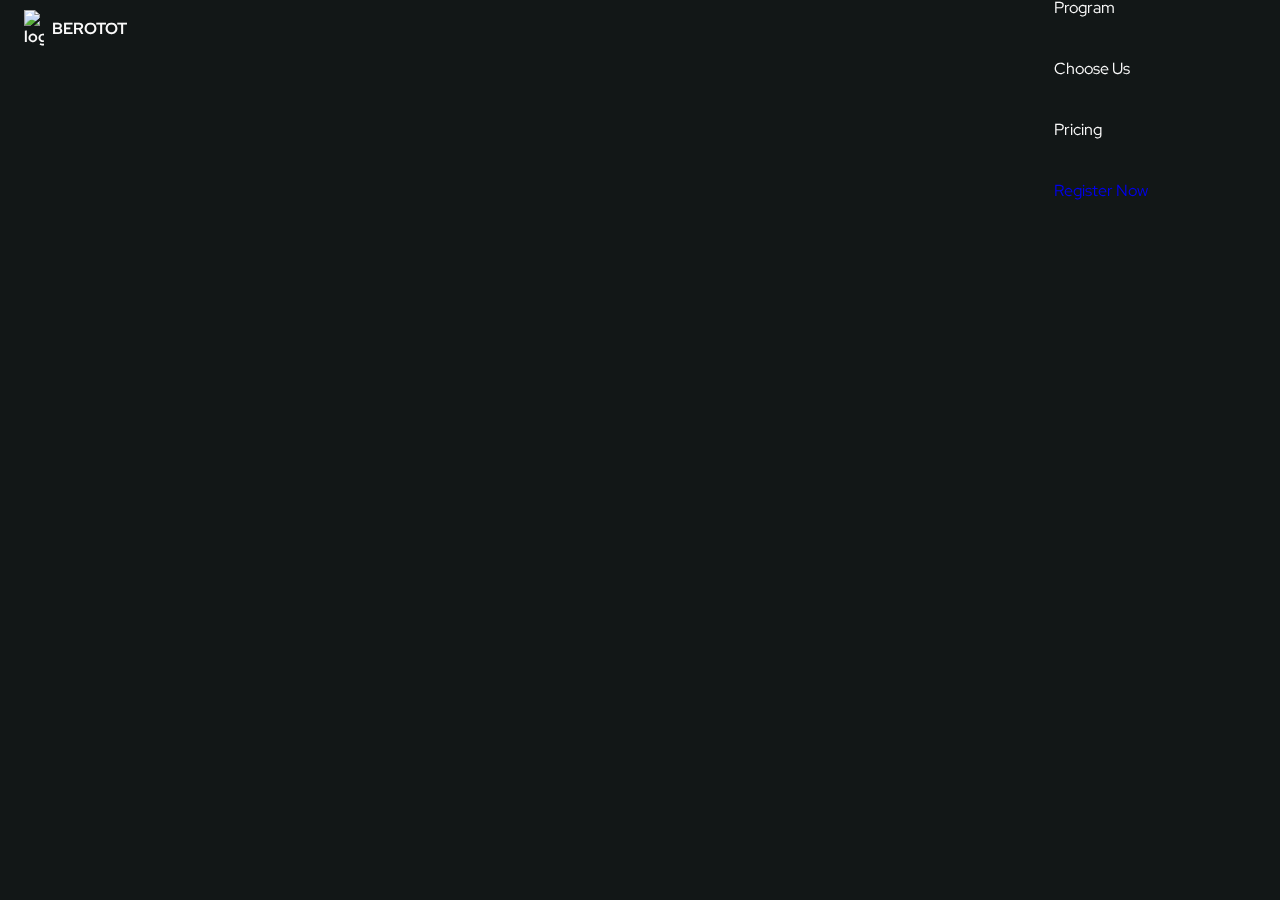
==== index.html @ b9c0f2af "HTML,CSS, JS Update 1" ====
<!DOCTYPE html>
<html lang="en">
  <head>
    <meta charset="UTF-8" />
    <meta name="viewport" content="width=device-width, initial-scale=1.0" />

    <!--=============== FAVICON ===============-->
    <link
      rel="shortcut icon"
      href="assets/img/favicon.png"
      type="image/x-icon"
    />

    <!--=============== REMIXICON ===============-->
    <link
      href="https://cdn.jsdelivr.net/npm/remixicon@2.5.0/fonts/remixicon.css"
      rel="stylesheet"
    />

    <!--=============== CSS ===============-->
    <link rel="stylesheet" href="assets/css/styles.css" />

    <title>Responsive gym website - Bedimcode</title>
  </head>
  <body>
    <!--==================== HEADER ====================-->
    <header class="header" id="header">
      <nav class="nav container">
        <a href="#" class="nav__logo">
          <img src="/assets/img/logo-nav.png" alt="logo" />BEROTOT
        </a>
        <div class="nav__menu" id="nav-menu">
          <ul class="nav__list">
            <li class="nav__item">
              <a href="#home" class="nav__link">Home</a>
            </li>
            <li class="nav__item">
              <a href="#program" class="nav__link">Program</a>
            </li>
            <li class="nav__item">
              <a href="#choose" class="nav__link">Choose Us</a>
            </li>
            <li class="nav__item">
              <a href="#pricing" class="nav__link">Pricing</a>
            </li>
            <div class="nav__link">
              <a href="#footer" class="button nav__button">Register Now</a>
            </div>
          </ul>
          <div class="nav__close" id="nav-close">
            <i class="ri-close-line"></i>
            <!-- Toggle Button -->
            <div class="nav__toggle" id="nav-toggle">
              <i class="ri-menu-line"></i>
            </div>
          </div>
        </div>
      </nav>
    </header>

    <!--==================== MAIN ====================-->
    <main class="main">
      <!--==================== HOME ====================-->
      <section class="home section" id="home"></section>

      <!--==================== LOGOS ====================-->
      <section class="logos section"></section>

      <!--==================== PROGRAM ====================-->
      <section class="program section" id="program"></section>

      <!--==================== CHOOSE US ====================-->
      <section class="choose section" id="choose"></section>

      <!--==================== PRICING ====================-->
      <section class="pricing section" id="pricing"></section>

      <!--==================== CALCULATE ====================-->
      <section class="calculate section"></section>
    </main>

    <!--==================== FOOTER ====================-->
    <footer class="footer section" id="footer"></footer>

    <!--========== SCROLL UP ==========-->

    <!--=============== SCROLLREVEAL ===============-->
    <script src=""></script>

    <!--=============== EMAIL JS ===============-->

    <!--=============== MAIN JS ===============-->
    <script src="/assets/js/main.js"></script>
  </body>
</html>
---- assets/css/styles.css ----
/*=============== GOOGLE FONTS ===============*/
@import url("https://fonts.googleapis.com/css2?family=Kaushan+Script&family=Red+Hat+Display:wght@400;700;900&display=swap");

/*=============== VARIABLES CSS ===============*/
:root {
  --header-height: 3.5rem;

  /*========== Colors ==========*/
  /*Color mode HSL(hue, saturation, lightness)*/
  --first-color: hsl(79, 72%, 55%);
  --first-color-light: hsl(79, 97%, 77%);
  --first-color-alt: hsl(79, 67%, 52%);
  --first-color-dark: hsl(79, 63%, 50%);
  --first-color-gray: hsl(79, 6%, 64%);
  --title-color: hsl(180, 4%, 98%);
  --title-color-black: hsl(180, 4%, 12%);
  --text-color: hsl(180, 4%, 72%);
  --text-color-light: hsl(180, 4%, 65%);
  --body-color: hsl(180, 12%, 8%);

  /*========== Font and typography ==========*/
  /*.5rem = 8px | 1rem = 16px ...*/
  --body-font: "Red Hat Display", sans-serif;
  --second-font: "Kaushan Script", cursive;
  --biggest-font-size: 2rem;
  --bigger-font-size: 1.5rem;
  --big-font-size: 1.25rem;
  --h1-font-size: 1.5rem;
  --h2-font-size: 1.25rem;
  --h3-font-size: 1rem;
  --normal-font-size: 0.938rem;
  --small-font-size: 0.813rem;
  --smaller-font-size: 0.75rem;

  /*========== Font weight ==========*/
  --font-bold: 700;
  --font-black: 900;

  /*========== z index ==========*/
  --z-tooltip: 10;
  --z-fixed: 100;
}

/* Responsive typography */
@media screen and (min-width: 1024px) {
  :root {
    --biggest-font-size: 6rem;
    --bigger-font-size: 3.5rem;
    --big-font-size: 2.75rem;
    --h1-font-size: 2.25rem;
    --h2-font-size: 1.5rem;
    --h3-font-size: 1.25rem;
    --normal-font-size: 1rem;
    --small-font-size: 0.875rem;
    --smaller-font-size: 0.813rem;
  }
}

/*=============== BASE ===============*/
* {
  box-sizing: border-box;
  padding: 0;
  margin: 0;
}

html {
  scroll-behavior: smooth;
}

body,
button,
input {
  font-family: var(--body-font);
  font-size: var(--normal-font-size);
}

body {
  background-color: var(--body-color);
  color: var(--text-color);
}

h1,
h2,
h3 {
  color: var(--title-color);
  font-weight: var(--font-bold);
}

ul {
  list-style: none;
}

a {
  text-decoration: none;
}

img {
  max-width: 100%;
  height: auto;
}

/*=============== REUSABLE CSS CLASSES ===============*/
.container {
  max-width: 1124px;
  margin-right: 1.5rem;
  margin-left: 1.5rem;
}

.section {
  padding: 4.5rem 0 2rem;
}

.section__data {
  display: flex;
  flex-direction: column;
  row-gap: 0.75rem;
  text-align: center;
  margin-bottom: 3rem;
}

.section__title,
.section__title-border {
  font-size: var(--big-font-size);
  letter-spacing: 1.5px;
}

.section__subtitle {
  font-size: var(--h2-font-size);
  font-family: var(--second-font);
  font-weight: 400;
  letter-spacing: 1.5px;
  color: var(--first-color);
  transform: rotate(-2deg);
}

.section__titles {
  display: flex;
  column-gap: 0.75rem;
  justify-content: center;
}

.section__title-border {
  -webkit-text-stroke: 1px var(--text-color);
  color: transparent;
}

.grid {
  display: grid;
  gap: 1.5rem;
}

.main {
  overflow: hidden; /* For animation ScrollReveal */
}

.color-red {
  color: hsl(0, 80%, 64%);
}

.color-green {
  color: var(--first-color);
}

/*=============== HEADER & NAV ===============*/
.header {
  width: 100%;
  background-color: transparent;
  position: fixed;
  top: 0;
  left: 0;
  z-index: var(--z-fixed);
  transition: background-color 0.3s;
}

.nav {
  height: var(--header-height);
  display: flex;
  justify-content: space-between;
  align-items: center;
}

.nav__logo,
.nav__toggle {
  color: var(--title-color);
  display: flex;
}

.nav__logo {
  align-items: center;
  column-gap: 0.5rem;
  font-weight: var(--font-bold);
}

.nav__logo img {
  width: 1.25rem;
}

.nav__toggle {
  font-size: 1.25rem;
  cursor: pointer;
}

@media screen and (max-width: 1023px) {
  .nav__menu {
    position: fixed;
    background-color: hsla(180, 12%, 8%, 0.8);
    backdrop-filter: blur(32px);
    -webkit-backdrop-filter: blur(32px);
    top: 0;
    right: -100%;
    width: 80%;
    height: 100%;
    border-left: 2px solid var(--first-color-gray);
    transition: right 0.3s;
  }
}

.nav__list {
  padding: 5rem 0 0 3rem;
  display: flex;
  flex-direction: column;
  row-gap: 2.5rem;
}

.nav__link {
  color: var(--title-color);
  transition: color 0.3s;
}

.nav__link:hover {
  color: var(--first-color);
}

.nav__close {
  position: absolute;
  top: 1rem;
  right: 1.5rem;
  font-size: 1.5rem;
  color: var(--title-color);
  cursor: pointer;
}
/* Show menu */

.show-menu {
  right: 0%;
}
/* Change background header */

/* Active link */

/*=============== HOME ===============*/

/*=============== BUTTON ===============*/

/*=============== LOGOS ===============*/

/*=============== PROGRAM ===============*/

/*=============== CHOOSE ===============*/

/*=============== PRICING ===============*/

/*=============== CALCULATE ===============*/

/*=============== FOOTER ===============*/

/*=============== SCROLL BAR ===============*/

/*=============== SCROLL UP ===============*/

/* Show Scroll Up*/

/*=============== BREAKPOINTS ===============*/
/* For small devices */

/* For medium devices */

/* For large devices */
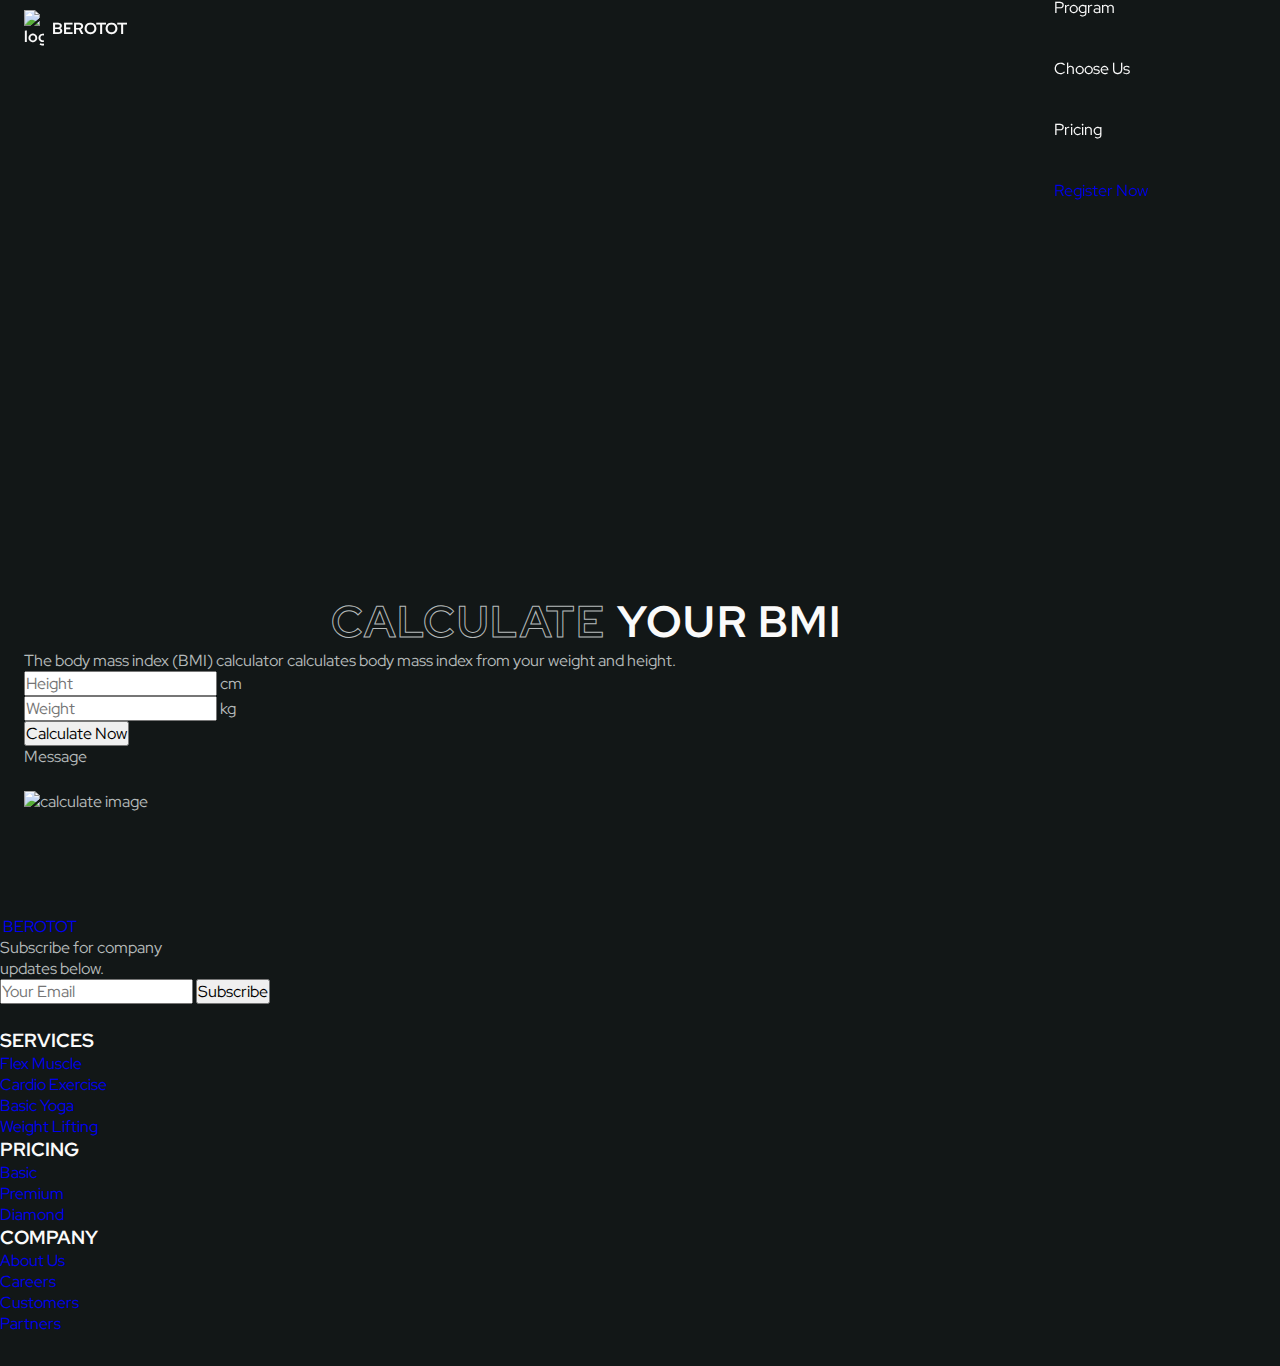
==== commit 4357750c: "Merge branch 'main' of https://github.com/Robynzy/webtemp-tie" ====
--- a/index.html
+++ b/index.html
@@ -76,11 +76,128 @@
       <section class="pricing section" id="pricing"></section>
 
       <!--==================== CALCULATE ====================-->
-      <section class="calculate section"></section>
+      <section class="calculate section">
+        <div class="calculate__container container grid">
+          <div class="calculate__content">
+            <div class="section__titles">
+              <h1 class="section__title-border">CALCULATE</h1>
+              <h1 class="section__title">YOUR BMI</h1>
+            </div>
+            <p class="calculate__description">
+              The body mass index (BMI) calculator calculates body mass index
+              from your weight and height.
+            </p>
+            <form action="" class="calculate__form" id="calculate-form">
+              <div class="calculate__box">
+                <input
+                  type="number"
+                  placeholder="Height"
+                  class="calculate__input"
+                  id="calculate-cm"
+                />
+                <label for="" class="calculate_label">cm</label>
+              </div>
+              <div class="calculate__box">
+                <input
+                  type="number"
+                  placeholder="Weight"
+                  class="calculate__input"
+                  id="calculate-kg"
+                />
+                <label for="" class="calculate_label">kg</label>
+              </div>
+              <button type="submit" class="button button__flex">
+                Calculate Now <i class="ri-arrow-right-line"></i>
+              </button>
+            </form>
+            <p class="calculate_message" id="calculate-message">Message</p>
+          </div>
+          <img
+            src="assets/img/calculate-img.png"
+            alt="calculate image"
+            class="calculate__img"
+          />
+        </div>
+      </section>
     </main>
 
     <!--==================== FOOTER ====================-->
-    <footer class="footer section" id="footer"></footer>
+    <footer class="footer section" id="footer">
+      <div class="footer__container conatainer grid">
+        <div>
+          <a href="#" class="footer__logo">
+            <img src="assets/img/logo-nav.png" alt="" /> BEROTOT
+          </a>
+          <p class="footer__description">
+            Subscribe for company <br />
+            updates below.
+          </p>
+
+          <form action="" class="footer__form" id="contact-form">
+            <input
+              type="email"
+              name="user_email"
+              placeholder="Your Email"
+              class="footer__input"
+              id="contact-user"
+            />
+            <button type="submit" class="button">Subscribe</button>
+          </form>
+
+          <p class="footer__message" id="contact-message"></p>
+        </div>
+        <div class="footer__content">
+          <div>
+            <h3 class="footer__title">SERVICES</h3>
+            <ul class="footer__links">
+              <li>
+                <a href="#" class="footer__links">Flex Muscle</a>
+              </li>
+              <li>
+                <a href="#" class="footer__links">Cardio Exercise</a>
+              </li>
+              <li>
+                <a href="#" class="footer__links">Basic Yoga</a>
+              </li>
+              <li>
+                <a href="#" class="footer__links">Weight Lifting</a>
+              </li>
+            </ul>
+          </div>
+          <div>
+            <h3 class="footer__title">PRICING</h3>
+            <ul class="footer__links">
+              <li>
+                <a href="#" class="footer__links">Basic</a>
+              </li>
+              <li>
+                <a href="#" class="footer__links">Premium</a>
+              </li>
+              <li>
+                <a href="#" class="footer__links">Diamond</a>
+              </li>
+            </ul>
+          </div>
+          <div>
+            <h3 class="footer__title">COMPANY</h3>
+            <ul class="footer__links">
+              <li>
+                <a href="#" class="footer__links">About Us</a>
+              </li>
+              <li>
+                <a href="#" class="footer__links">Careers</a>
+              </li>
+              <li>
+                <a href="#" class="footer__links">Customers</a>
+              </li>
+              <li>
+                <a href="#" class="footer__links">Partners</a>
+              </li>
+            </ul>
+          </div>
+        </div>
+      </div>
+    </footer>
 
     <!--========== SCROLL UP ==========-->
 
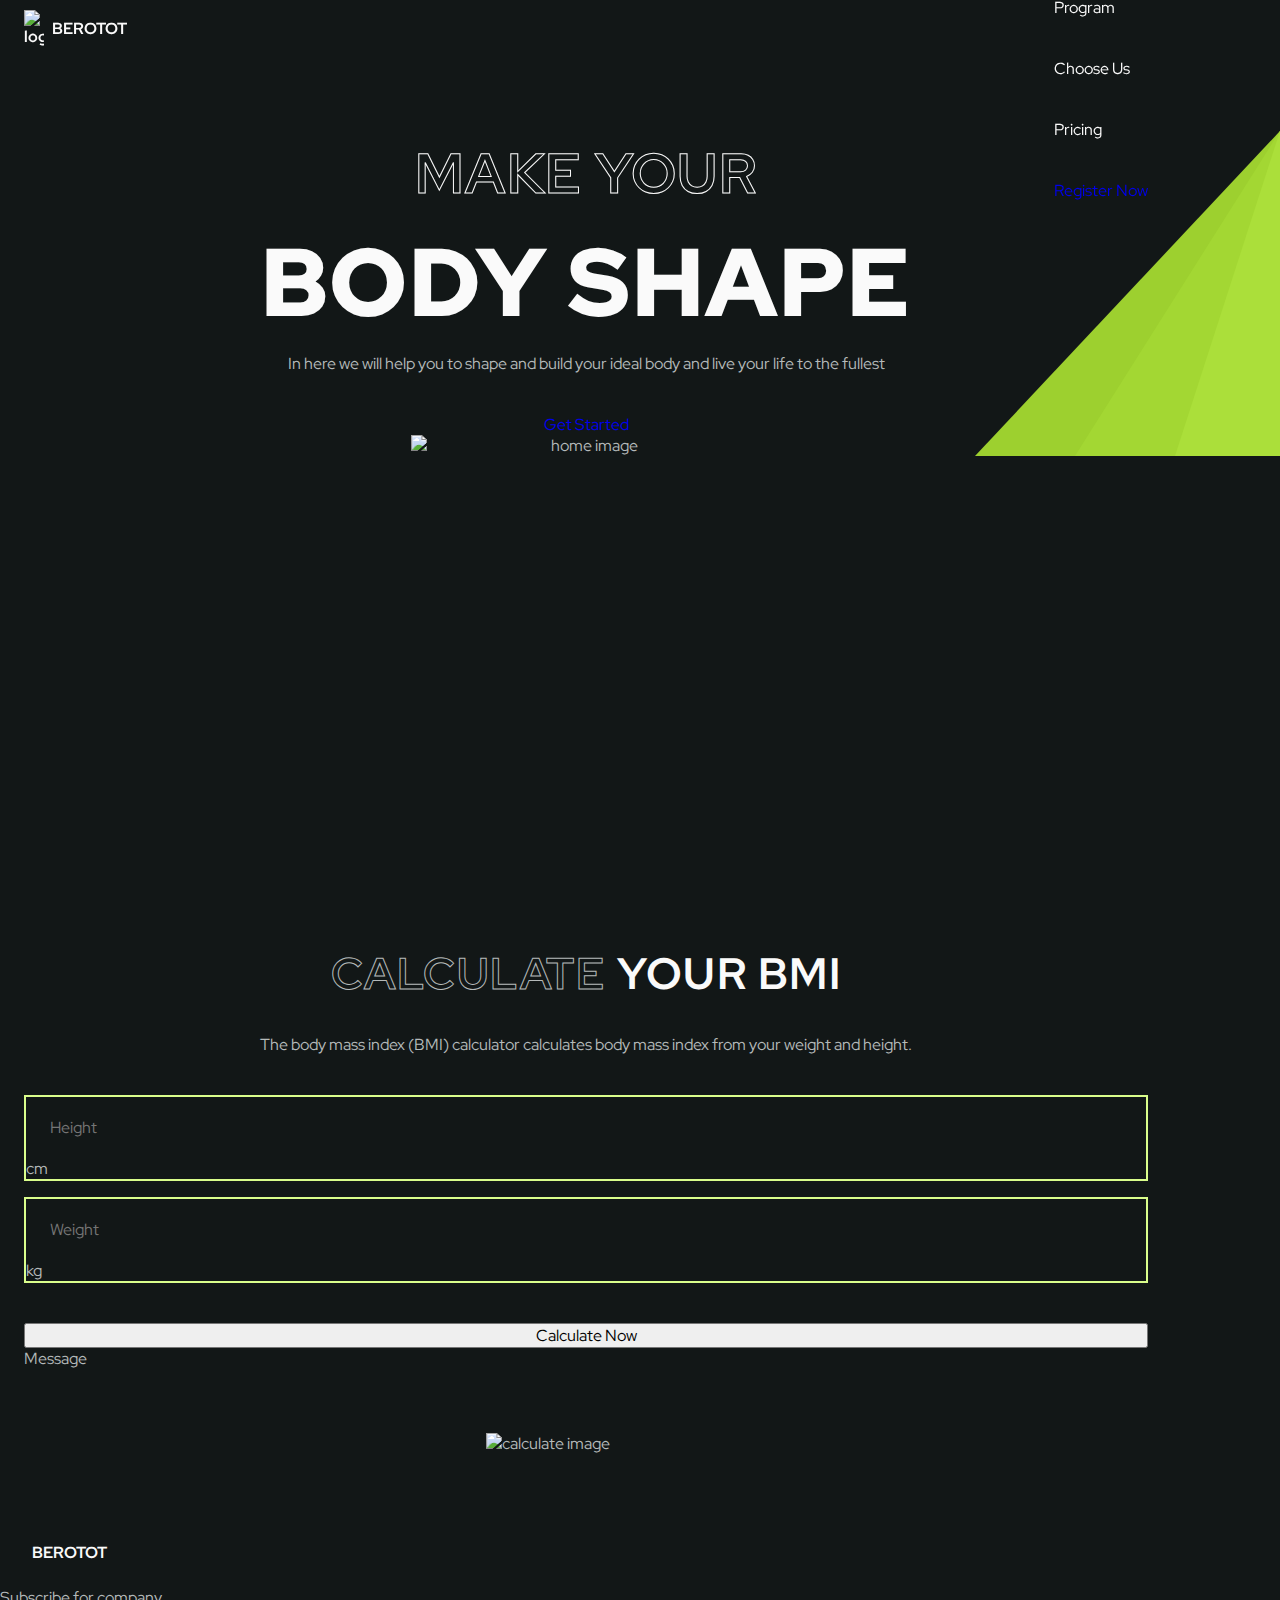
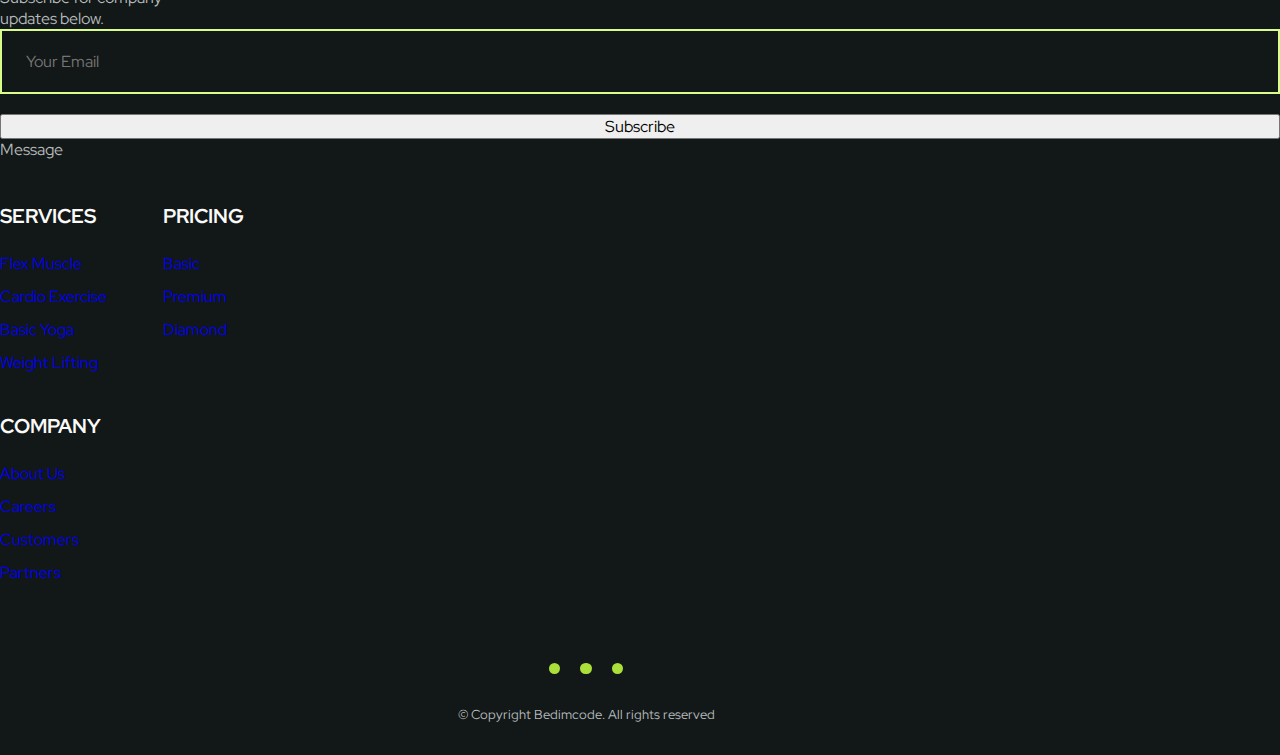
==== commit fdb40090: "Home - Updated (24/09/22)" ====
--- a/index.html
+++ b/index.html
@@ -61,7 +61,29 @@
     <!--==================== MAIN ====================-->
     <main class="main">
       <!--==================== HOME ====================-->
-      <section class="home section" id="home"></section>
+      <section class="home section" id="home">
+        <div class="home__container container grid">
+          <div class="home__data">
+            <h2 class="home__subtitle">
+              MAKE YOUR
+            </h2>
+            <h1 class="home__title">BODY SHAPE</h1>
+            <p class="home__description">
+            In here we will help you to shape and build your ideal body and live your life to the fullest
+          </p>
+          <a href="#" class="button button__flex">
+            Get Started <i class="ri-arrow-right-line"></i>
+          </a>
+
+          <div class="home__images">
+            <img src="/assets/img/home-img.png" alt="home image" class="home__img">
+            <div class="home__triangle home__triangle-3"></div>
+            <div class="home__triangle home__triangle-2"></div>
+            <div class="home__triangle home__triangle-1"></div>
+          </div>
+          </div>
+        </div>
+      </section>
 
       <!--==================== LOGOS ====================-->
       <section class="logos section"></section>
@@ -129,7 +151,7 @@
             <img src="assets/img/logo-nav.png" alt="" /> BEROTOT
           </a>
           <p class="footer__description">
-            Subscribe for company <br />
+            Subscribe for company</br>
             updates below.
           </p>
 
@@ -144,7 +166,7 @@
             <button type="submit" class="button">Subscribe</button>
           </form>
 
-          <p class="footer__message" id="contact-message"></p>
+          <p class="footer__message" id="contact-message">Message</p>
         </div>
         <div class="footer__content">
           <div>
@@ -197,6 +219,29 @@
           </div>
         </div>
       </div>
+
+      <div class="container">
+          <div class="footer__group">
+            <ul class="footer__social">
+              
+              <a href="https://www.facebook.com/" target="_blank" class="footer__social-link">
+                <i class="ri-facebook-circle-fill"></i>
+              </a>
+              <a href="https://twitter.com/" target="_blank" class="footer__social-link">
+                <i class="ri-twitter-fill"></i>
+              </a>
+              <a href="https://www.instagram.com/" target="_blank" class="footer__social-link">
+                <i class="ri-instagram-line"></i>
+              </a>
+            </ul>
+
+             <span class="footer__copy">
+
+              &#169; Copyright Bedimcode. All rights reserved
+             </span>
+          </div>
+
+      </div>
     </footer>
 
     <!--========== SCROLL UP ==========-->
@@ -205,6 +250,8 @@
     <script src=""></script>
 
     <!--=============== EMAIL JS ===============-->
+    <script type="text/javascript" src="https://cdn.jsdelivr.net/npm/@emailjs/browser@3/dist/email.min.js"></script>
+   
 
     <!--=============== MAIN JS ===============-->
     <script src="/assets/js/main.js"></script>
--- a/assets/css/styles.css
+++ b/assets/css/styles.css
@@ -245,11 +245,75 @@
   right: 0%;
 }
 /* Change background header */
-
+.bg-header {
+  background-color: var(--body-color);
+  box-shadow: 0 4px 8px hsla(180, 12%, 4%, 0.3);
+}
 /* Active link */
 
 /*=============== HOME ===============*/
-
+.home {
+  position: relative;
+  padding-bottom: 0;
+}
+.home__container {
+  padding-top: 4rem;
+  row-gap: 3rem;
+}
+
+.home__data {
+  text-align: center;
+}
+
+.home__subtitle {
+  font-size: var(--bigger-font-size);
+  -webkit-text-stroke: 1px var(--title-color);
+  color: transparent;
+}
+
+.home__title {
+  font-size: var(--biggest-font-size);
+  font-weight: var(--font-black);
+  margin: 0.5rem 0;
+}
+
+.home__subtitle,
+.home__title {
+  letter-spacing: 1.5px;
+}
+
+.home__description {
+  margin-bottom: 2.5rem;
+}
+
+.home__triangle {
+  height: 325px;
+  position: absolute;
+  right: 0;
+  bottom: 0;
+  clip-path: polygon(100% 0, 0 100%, 100% 100%);
+}
+
+.home__triangle-1 {
+  width: 105px;
+  background-color: var(--first-color);
+}
+.home__triangle-2 {
+  width: 205px;
+  background-color: var(--first-color-alt);
+}
+.home__triangle-3 {
+  width: 305px;
+  background-color: var(--first-color-dark);
+}
+
+.home__img {
+  display: block;
+  position: relative;
+  z-index: 1;
+  width: 350px;
+  margin: 0 auto;
+}
 /*=============== BUTTON ===============*/
 
 /*=============== LOGOS ===============*/
@@ -261,8 +325,180 @@
 /*=============== PRICING ===============*/
 
 /*=============== CALCULATE ===============*/
+.calculate {
+  padding-bottom: 0;
+}
+
+.calculate__container {
+  row-gap: 4rem;
+}
+
+.calculate__content .section__titles {
+  margin-bottom: 2rem;
+  text-align: center;
+}
+
+.calculate__description {
+  text-align: center;
+  margin-bottom: 2.5rem;
+}
+
+.calculate__form {
+  display: grid;
+  row-gap: 1rem;
+}
+
+.calculate__box {
+  position: relative;
+  border: 2px solid var(--first-color-light);
+}
+
+.calculate__input {
+  width: 100%;
+  background: transparent;
+  padding: 20px 56px 20px 24px;
+  outline: none;
+  border: none;
+  color: var(--text-color);
+}
+
+.calculate__input::-webkit-outer-spin-button,
+.calculate__input::-webkit-inner-spin-button {
+  -webkit-appearance: none;
+  margin: 0;
+}
+
+.calculate__input[type="number"] {
+  -moz-appearance: textfield;
+}
+
+.calculate__label {
+  position: absolute;
+  right: 1.5rem;
+  top: 1.25rem;
+  color: var(--title-color);
+}
+
+.calculate__form .button {
+  margin-top: 1.5rem;
+}
+
+.calculate__img {
+  width: 200px;
+  justify-self: center;
+}
+
+.calculate__message {
+  position: absolute;
+  transform: translateY(1rem);
+}
 
 /*=============== FOOTER ===============*/
+.footer__container {
+  row-gap: 4rem;
+  padding-top: 1rem;
+}
+
+.footer__logo,
+.footer_description {
+  color: var(--title-color);
+}
+
+.footer__logo,
+.footer__form,
+.footer__social {
+  display: flex;
+}
+
+.footer__logo {
+  align-items: center;
+  column-gap: 0.5rem;
+  font-weight: var(--font-bold);
+  margin-bottom: 1.5rem;
+}
+
+.footer__logo img {
+  width: 1.5rem;
+}
+
+.footer_description {
+  margin-bottom: 2rem;
+}
+
+.footer__form {
+  flex-direction: column;
+  gap: 1.25rem;
+}
+
+.footer__input {
+  padding: 20px 56px 20px 24px;
+  border: 2px solid var(--first-color-light);
+  background: transparent;
+  color: var(--text-color);
+  outline: none;
+}
+
+.footer__content,
+.footer__links,
+.footer__group {
+  display: grid;
+}
+
+.footer__content {
+  grid-template-columns: repeat(2, max-content);
+  gap: 2.5rem 3.5rem;
+}
+
+.footer__title {
+  font-size: var(--h3-font-size);
+  margin-bottom: 1.5rem;
+}
+
+.footer__links {
+  row-gap: 0.75rem;
+}
+
+.footer__link {
+  color: var(--text-color);
+  transition: color 0.3s;
+}
+
+.footer__link:hover {
+  background-color: darkorange;
+}
+
+.footer__group {
+  margin-top: 5rem;
+  justify-items: center;
+  row-gap: 2rem;
+}
+
+.footer__social {
+  column-gap: 1.25rem;
+}
+
+.footer__social-link {
+  display: inline-flex;
+  padding: 0.35rem;
+  background-color: var(--first-color);
+  border-radius: 50%;
+  font-size: 1.25rem;
+  color: var(--title-color-black);
+  transition: background 0.4s;
+}
+
+.footer__social-link:hover {
+  background-color: brown;
+}
+.footer__copy {
+  font-size: var(--smaller-font-size);
+  color: var(text-color-light);
+}
+
+.footer__message {
+  position: absolute;
+  transition: translateY(1rem);
+}
 
 /*=============== SCROLL BAR ===============*/
 
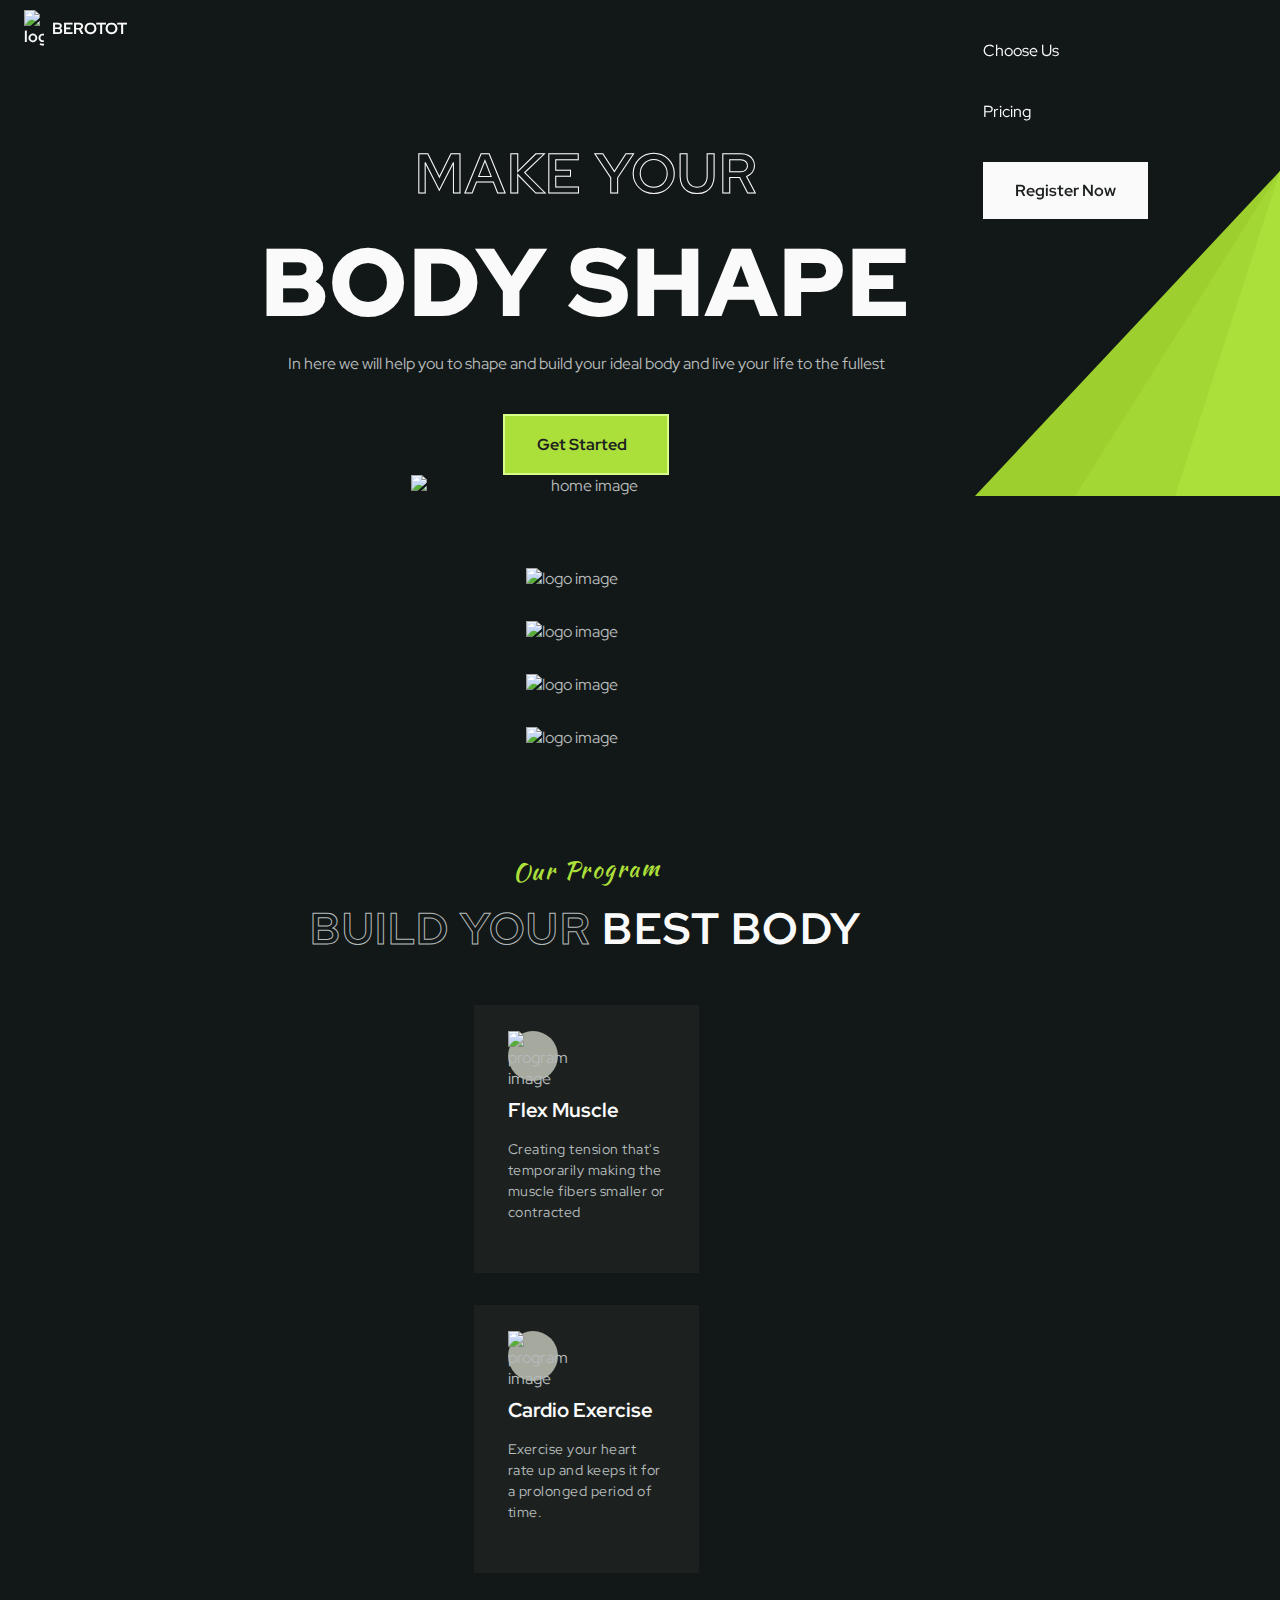
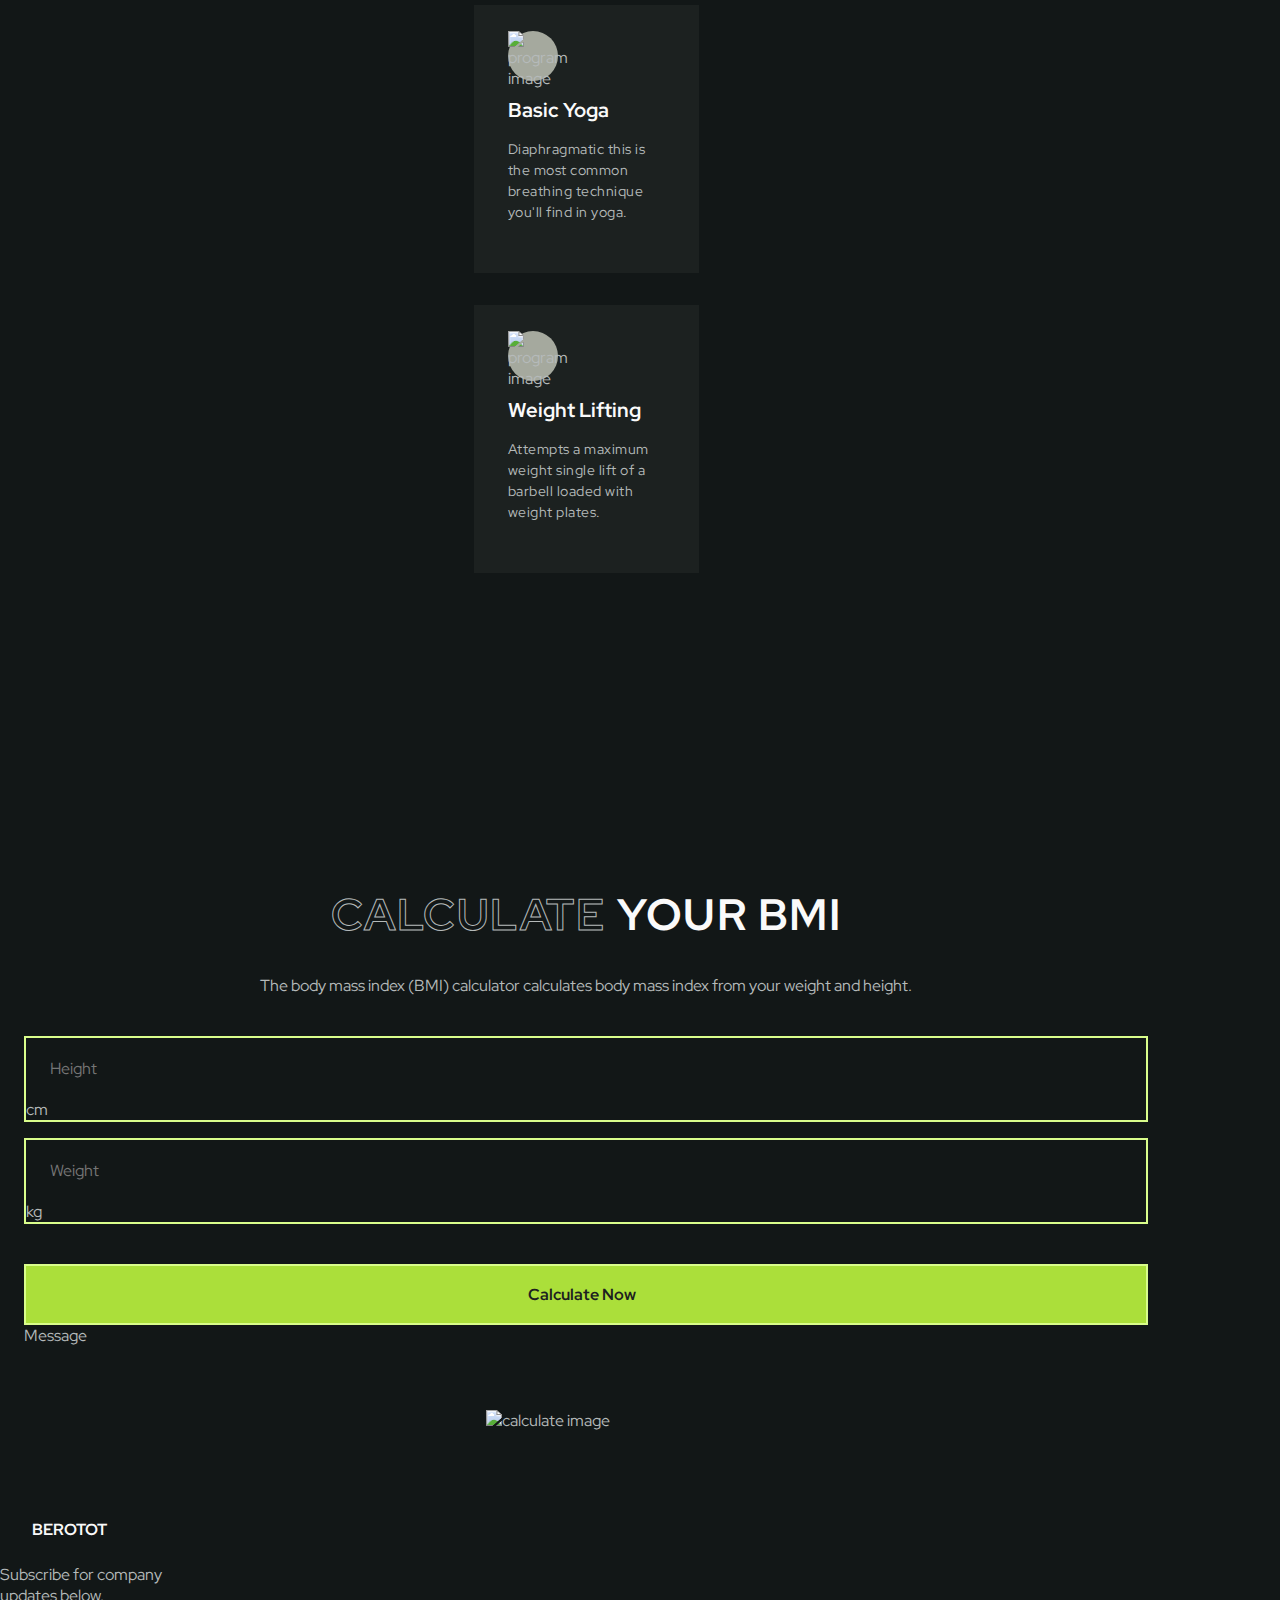
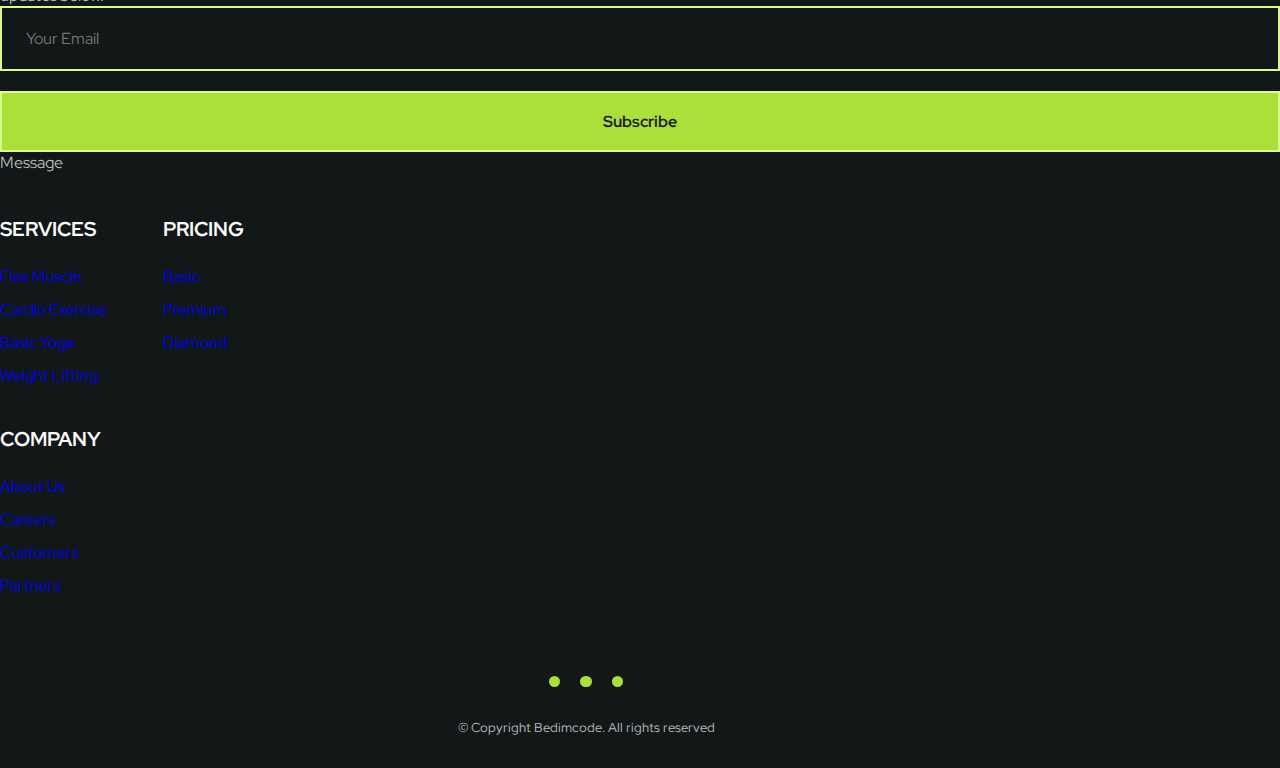
==== commit acdeb9ad: "Program - Updated (24/09/2022)" ====
--- a/index.html
+++ b/index.html
@@ -86,10 +86,85 @@
       </section>
 
       <!--==================== LOGOS ====================-->
-      <section class="logos section"></section>
+      <section class="logos section">
+         <div class="logos__container container grid">
+          <img src="/assets/img/logo1.png" alt="logo image" class="logos__img">
+          <img src="/assets/img/logo2.png" alt="logo image" class="logos__img">
+          <img src="/assets/img/logo3.png" alt="logo image" class="logos__img">
+          <img src="/assets/img/logo4.png" alt="logo image" class="logos__img">
+         </div>
+      </section>
 
       <!--==================== PROGRAM ====================-->
-      <section class="program section" id="program"></section>
+      <section class="program section" id="program">
+        <div class="container">
+          <div class="section__data">
+            <h2 class="section__subtitle">Our Program</h2>
+            <div class="section__titles">
+              <h1 class="section__title-border">BUILD YOUR</h1>
+              <h1 class="section__title">BEST BODY</h1>
+            </div>
+          </div> 
+          <div class="program__container grid">
+            <article class="program__card">
+              <div class="program__shape">
+                <img src="/assets/img/program1.png" alt="program image" class="program__image">
+              </div>
+
+              <h3 class="program__title">Flex Muscle</h3>
+              <p class="program__description">
+                Creating tension that's temporarily making the muscle fibers smaller or contracted
+              </p>
+              <a href="#" class="program__button">
+                <i class="ri-arrow-right-line"></i>
+              </a>
+            </article>
+
+            <article class="program__card">
+              <div class="program__shape">
+                <img src="/assets/img/program2.png" alt="program image" class="program__image">
+              </div>
+
+              <h3 class="program__title">Cardio Exercise</h3>
+              <p class="program__description">
+                Exercise your heart rate up and keeps it for a prolonged period of time.
+              </p>
+              <a href="#" class="program__button">
+                <i class="ri-arrow-right-line"></i>
+              </a>
+            </article>
+
+            <article class="program__card">
+              <div class="program__shape">
+                <img src="/assets/img/program3.png" alt="program image" class="program__image">
+              </div>
+
+              <h3 class="program__title">Basic Yoga</h3>
+              <p class="program__description">
+                Diaphragmatic this is the most common breathing technique you'll find in yoga.
+              </p>
+              <a href="#" class="program__button">
+                <i class="ri-arrow-right-line"></i>
+              </a>
+            </article>
+
+            <article class="program__card">
+              <div class="program__shape">
+                <img src="/assets/img/program4.png" alt="program image" class="program__image">
+              </div>
+
+              <h3 class="program__title">Weight Lifting</h3>
+              <p class="program__description">
+                Attempts a maximum weight single lift of a barbell loaded with weight plates.
+              </p>
+              <a href="#" class="program__button">
+                <i class="ri-arrow-right-line"></i>
+              </a>
+            </article>
+          </div>
+        </div>
+      </section>
+
 
       <!--==================== CHOOSE US ====================-->
       <section class="choose section" id="choose"></section>
--- a/assets/css/styles.css
+++ b/assets/css/styles.css
@@ -239,6 +239,11 @@
   color: var(--title-color);
   cursor: pointer;
 }
+
+.nav .nav__button {
+  background-color: var(--title-color);
+  border: none;
+}
 /* Show menu */
 
 .show-menu {
@@ -316,9 +321,126 @@
 }
 /*=============== BUTTON ===============*/
 
+.button {
+  display: inline-block;
+  background-color: var(--first-color);
+  padding: 18px 32px;
+  border: 2px solid var(--first-color-light);
+  color: var(--title-color-black);
+  font-weight: var(--font-bold);
+  cursor: pointer;
+  transition: background-color 0.3s;
+}
+
+.button:hover {
+  background-color: var(--first-color-alt);
+}
+
+.button i {
+  font-size: 1.25rem;
+  transition: transform 0.3s;
+}
+
+.button__flex {
+  display: inline-flex;
+  align-items: center;
+  justify-content: center;
+  column-gap: 0.5rem;
+}
+
+.button__flex:hover i {
+  transform: translateX(0.25rem);
+}
 /*=============== LOGOS ===============*/
-
+.logos__container {
+  grid-template-columns: repeat(1, 2fr);
+  gap: 2rem;
+  justify-items: center;
+}
+
+.logos__img {
+  width: 120px;
+}
 /*=============== PROGRAM ===============*/
+.program__container {
+  grid-template-columns: 225px;
+  justify-content: center;
+  row-gap: 2rem;
+}
+
+.program__card {
+  display: grid;
+  background-color: hsla(79, 6%, 64%, 0.07);
+  padding: 1.5rem 2rem;
+  border: 2px solid transparent;
+  transition: background-color 0.5s, border 0.4s;
+}
+
+.program__img {
+  width: 38px;
+}
+
+.program__shape {
+  width: 50px;
+  height: 50px;
+  background-color: var(--first-color-gray);
+  border-radius: 50%;
+  display: grid;
+  place-items: center;
+  margin-bottom: 1rem;
+  transition: background-color 0.5s;
+}
+
+.program__title {
+  font-size: var(--h3-font-size);
+  margin-bottom: 1rem;
+}
+
+.program__description {
+  font-size: var(--small-font-size);
+  letter-spacing: 0.5px;
+  line-height: 150%;
+}
+
+.program__title,
+.program__container {
+  transition: color 0.5s;
+}
+
+.program__button {
+  justify-self: flex-end;
+  margin-top: 1.5rem;
+  font-size: 1.25rem;
+  color: var(--title-color-black);
+  opacity: 0;
+  transition: opacity 0.4s;
+}
+
+.program__button i {
+  display: block;
+  transition: transform 0.3s;
+}
+
+.program__button:hover i {
+  transform: translateX(0.25rem);
+}
+
+.program__card:hover {
+  background-color: var(--first-color);
+  border: 2px solid var(--first-color-light);
+}
+
+.program__card:hover .program__shape {
+  background-color: var(--first-color-light);
+}
+.program__card:hover .program__title,
+.program__card:hover .program__description {
+  color: var(--title-color-black);
+}
+
+.program__card:hover .program__button {
+  opacity: 1;
+}
 
 /*=============== CHOOSE ===============*/
 
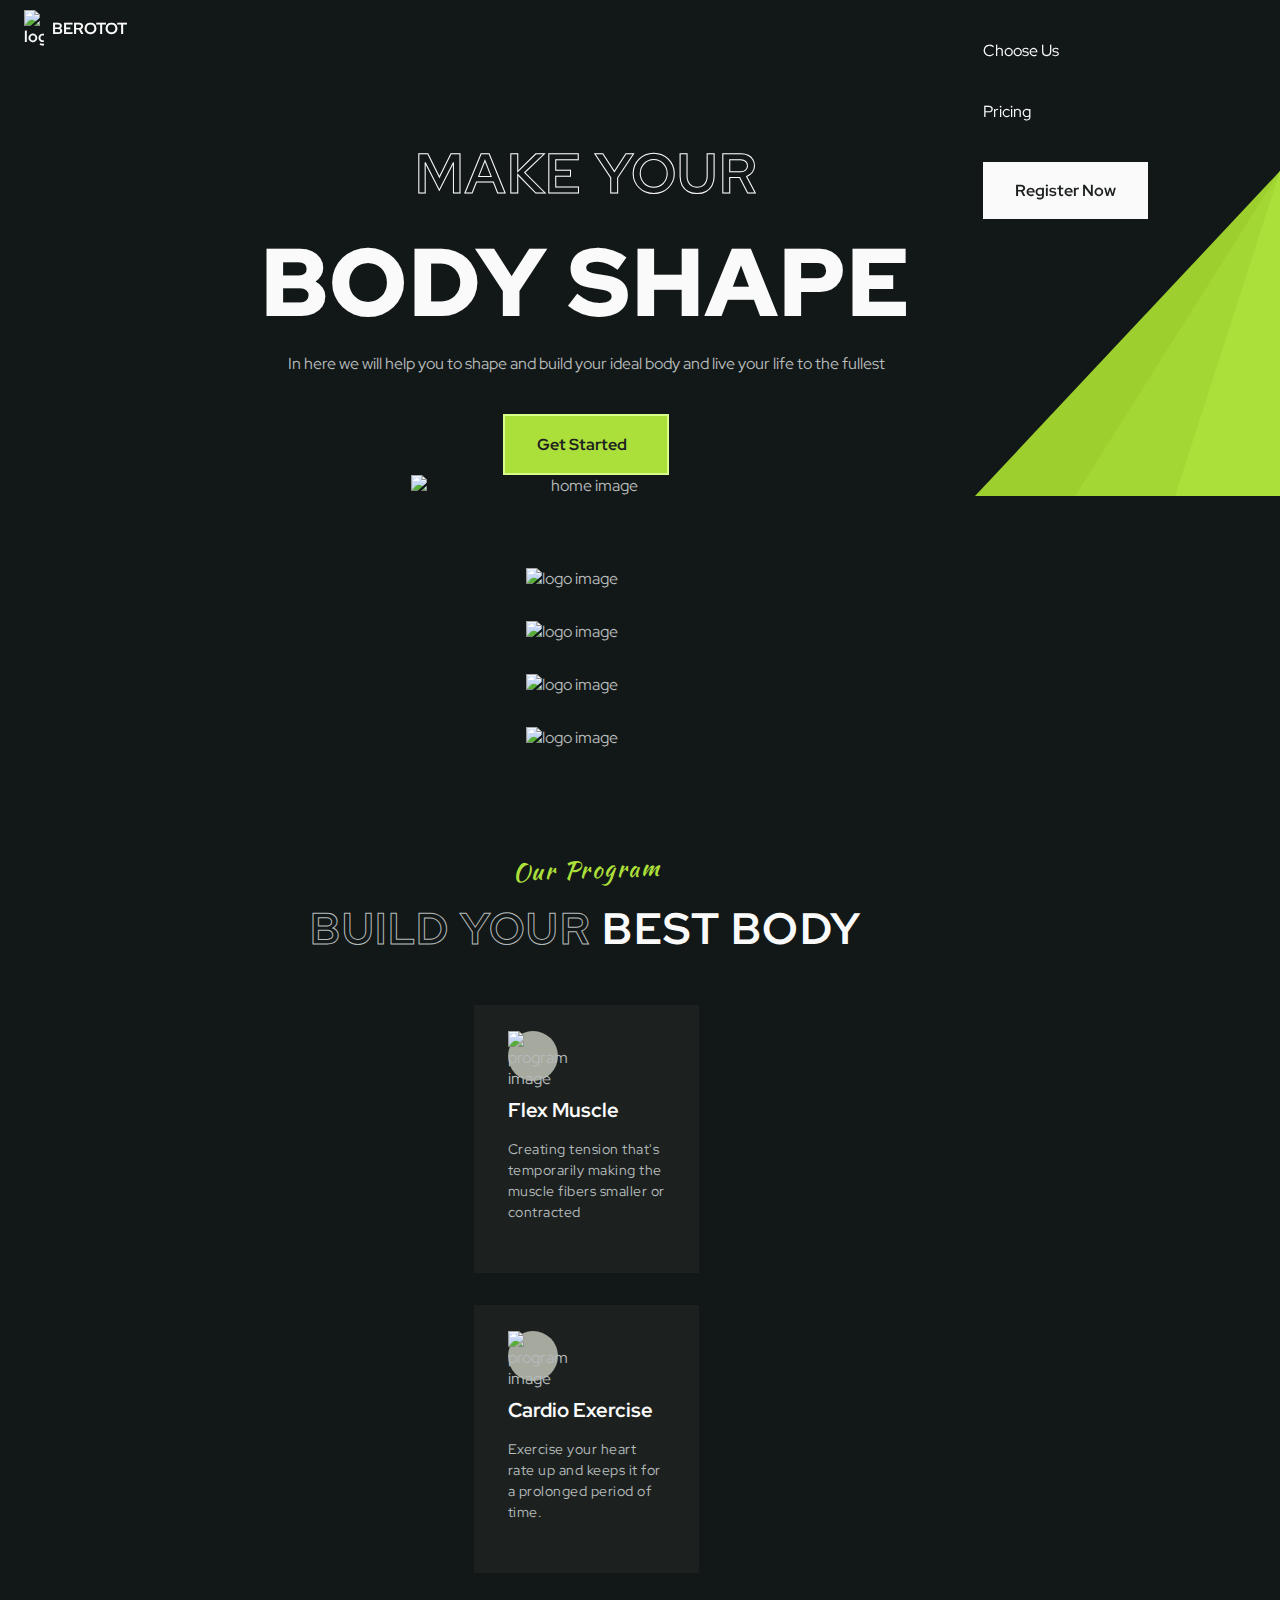
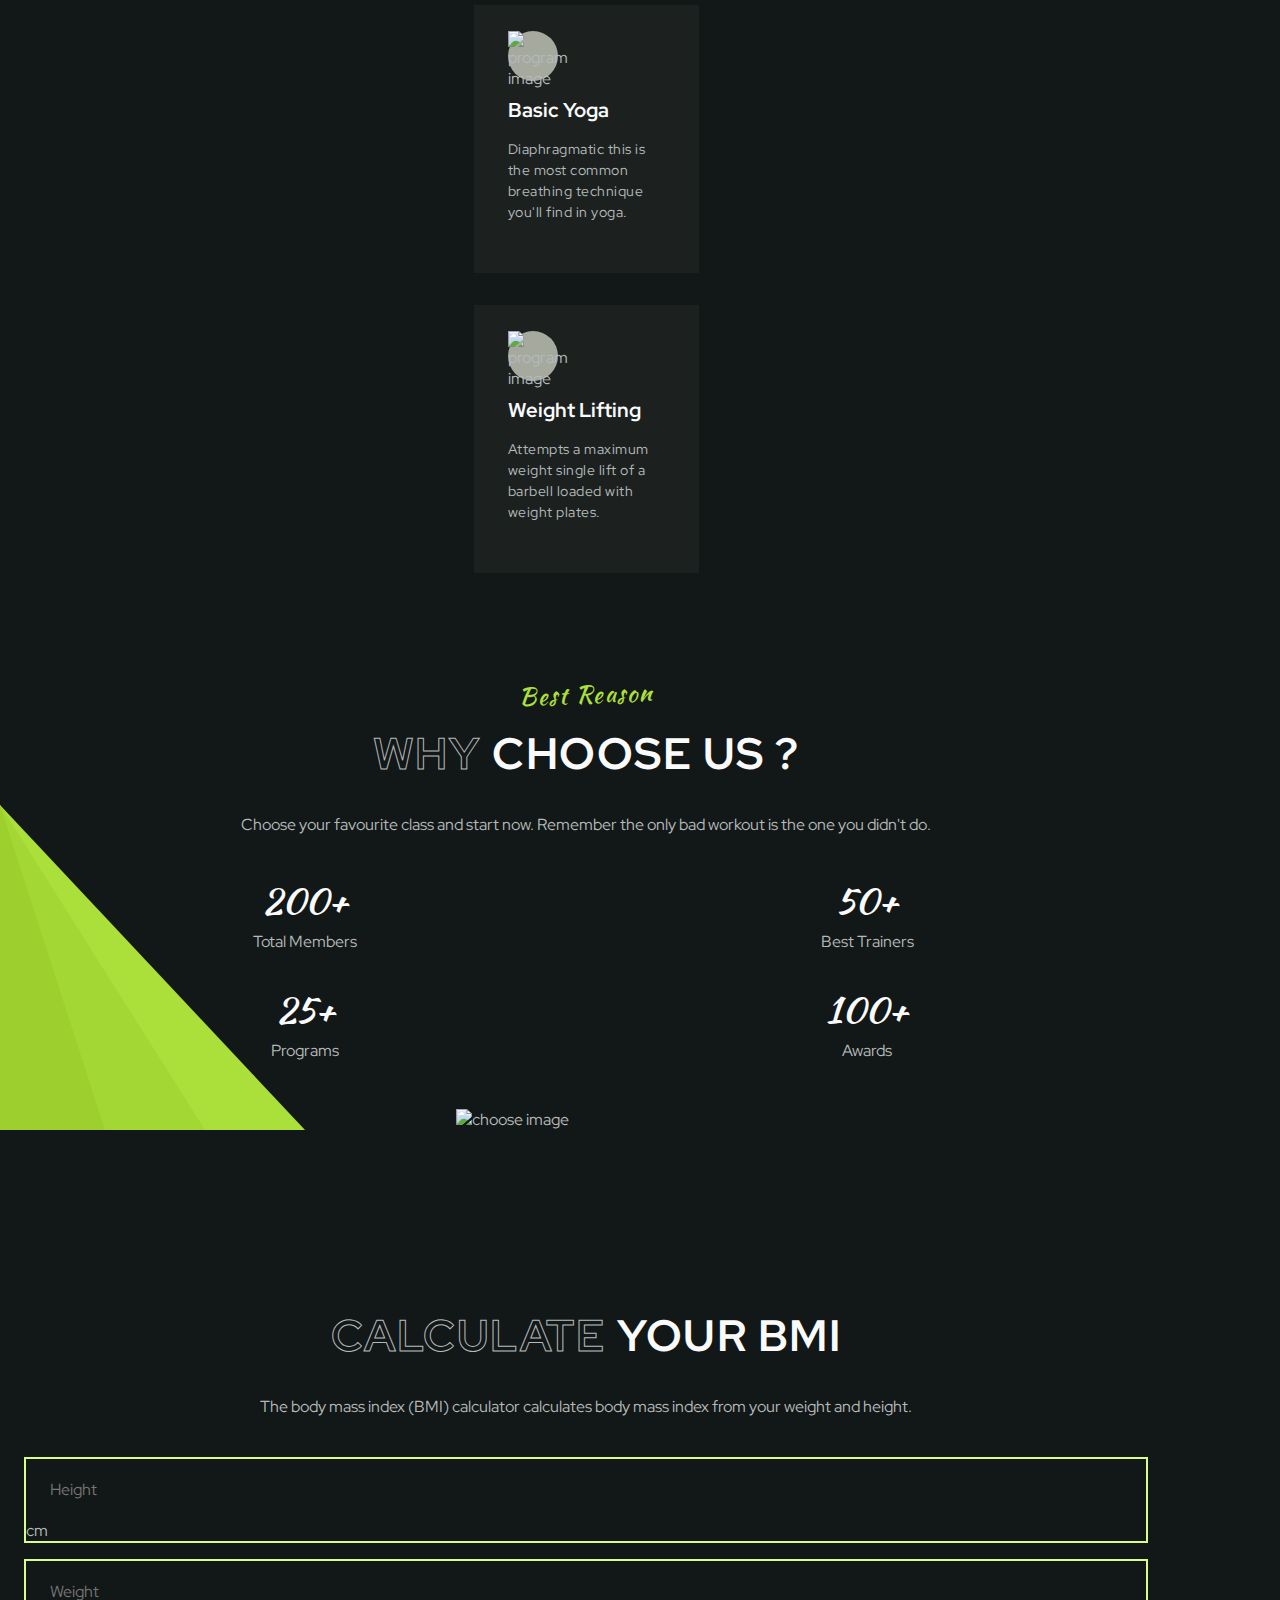
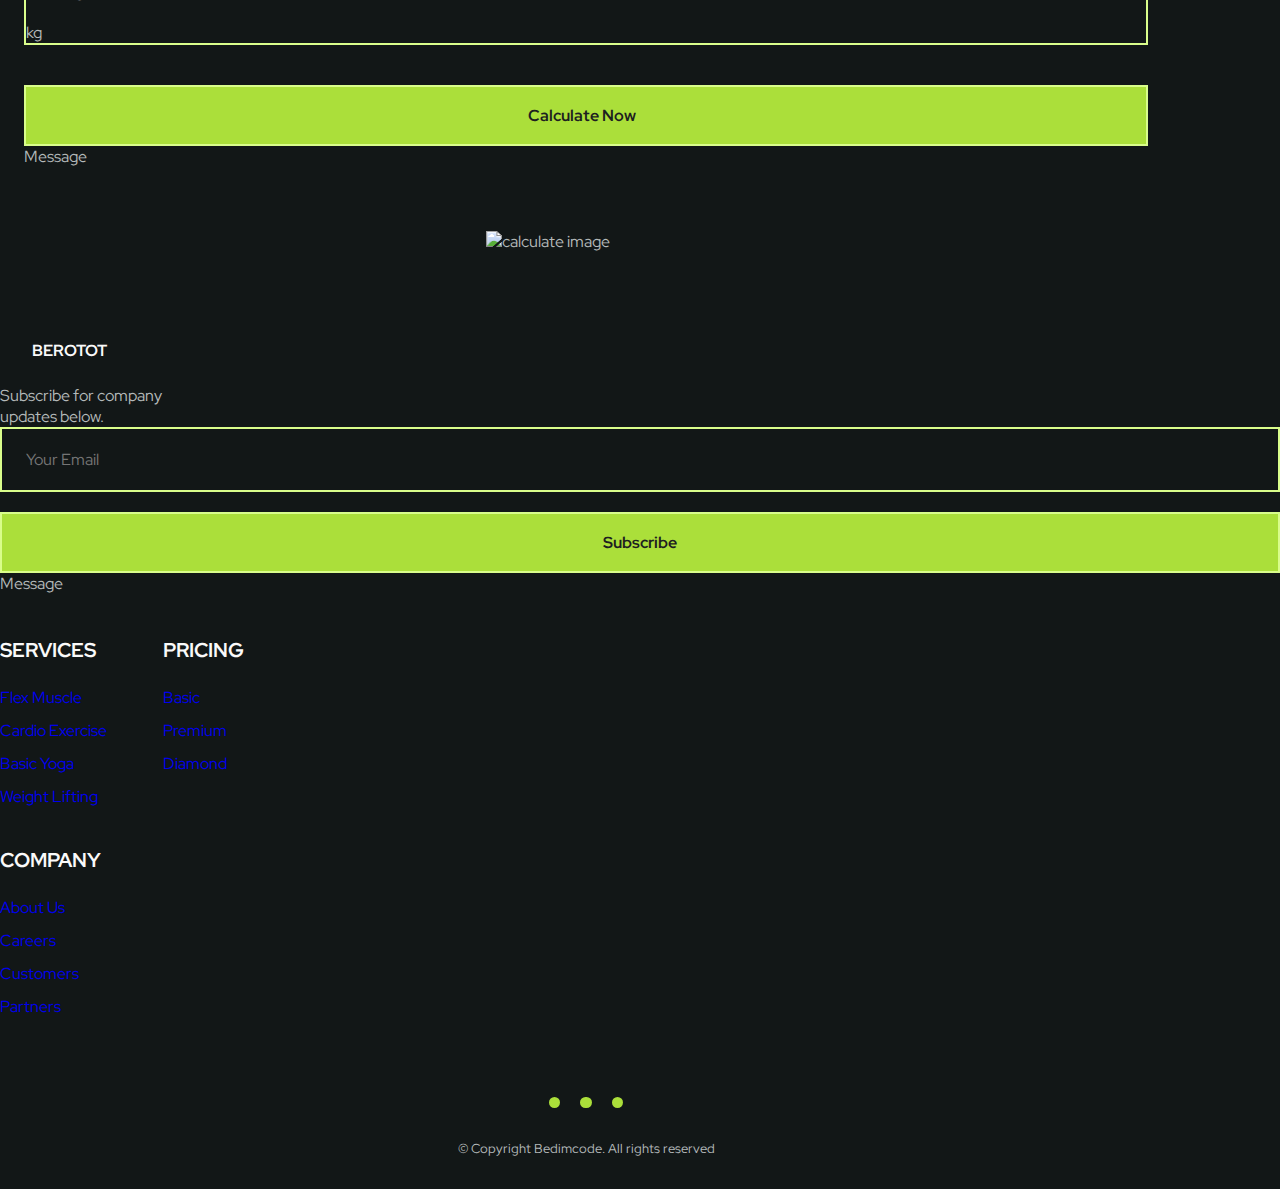
==== commit 5c3f68f4: "Choose - Updated (25/09/2022)" ====
--- a/index.html
+++ b/index.html
@@ -167,7 +167,50 @@
 
 
       <!--==================== CHOOSE US ====================-->
-      <section class="choose section" id="choose"></section>
+      <section class="choose section" id="choose">
+        <div class="choose__overflow">
+          <div class="choose__container container grid">
+            <div class="choose__content">
+              <div class="section__data">
+                <h2 class="section__subtitle">
+                  Best Reason
+                </h2>
+                <div class="section__titles">
+                  <h1 class="section__title-border">WHY</h1>
+                  <h1 class="section__title">CHOOSE US ?</h1>
+                </div>
+              </div>
+              <p class="choose__description">
+                Choose your favourite class and start now. Remember the only bad workout is the one you didn't do.
+              </p>
+              <div class="choose__data">
+                <div class="choose__group">
+                  <h3 class="choose__number">200+</h3>
+                  <p class="choose_subtitle">Total Members</p>
+                </div>
+                <div class="choose__group">
+                  <h3 class="choose__number">50+</h3>
+                  <p class="choose_subtitle">Best Trainers</p>
+                </div>
+                <div class="choose__group">
+                  <h3 class="choose__number">25+</h3>
+                  <p class="choose_subtitle">Programs</p>
+                </div>
+                <div class="choose__group">
+                  <h3 class="choose__number">100+</h3>
+                  <p class="choose_subtitle">Awards</p>
+                </div>
+              </div>
+            </div>
+            <div class="choose__images">
+              <img src="/assets/img/choose-img.png" alt="choose image" class="choose__img">
+              <div class="choose__triangle choose__triangle-1"></div>
+              <div class="choose__triangle choose__triangle-2"></div>
+              <div class="choose__triangle choose__triangle-3"></div>
+            </div>
+          </div>
+        </div>
+      </section>
 
       <!--==================== PRICING ====================-->
       <section class="pricing section" id="pricing"></section>
--- a/assets/css/styles.css
+++ b/assets/css/styles.css
@@ -443,7 +443,75 @@
 }
 
 /*=============== CHOOSE ===============*/
-
+.choose {
+  padding-bottom: 0;
+}
+.choose__overflow {
+  position: relative;
+}
+
+.choose__container {
+  row-gap: 3rem;
+}
+
+.choose__content .section__data {
+  margin-bottom: 2rem;
+}
+
+.choose__description {
+  text-align: center;
+  margin-bottom: 2.5rem;
+}
+
+.choose__data {
+  display: grid;
+  grid-template-columns: repeat(2, 1fr);
+  row-gap: 2rem;
+}
+
+.choose__group {
+  text-align: center;
+}
+
+.choose__number {
+  font-size: var(--h1-font-size);
+  font-family: var(--second-font);
+  font-weight: 400;
+  margin-bottom: 0.25rem;
+}
+
+.choose__subtitle {
+  font-size: var(--small-font-size);
+}
+
+.choose__triangle {
+  height: 325px;
+  position: absolute;
+  left: 0;
+  bottom: 0;
+  clip-path: polygon(0 0, 0 100%, 100% 100%);
+}
+
+.choose__triangle-1 {
+  width: 305px;
+  background-color: var(--first-color);
+}
+.choose__triangle-2 {
+  width: 205px;
+  background-color: var(--first-color-alt);
+}
+.choose__triangle-3 {
+  width: 105px;
+  background-color: var(--first-color-dark);
+}
+
+.choose__img {
+  width: 260px;
+  display: block;
+  position: relative;
+  z-index: 1;
+  margin: 0 auto;
+}
 /*=============== PRICING ===============*/
 
 /*=============== CALCULATE ===============*/
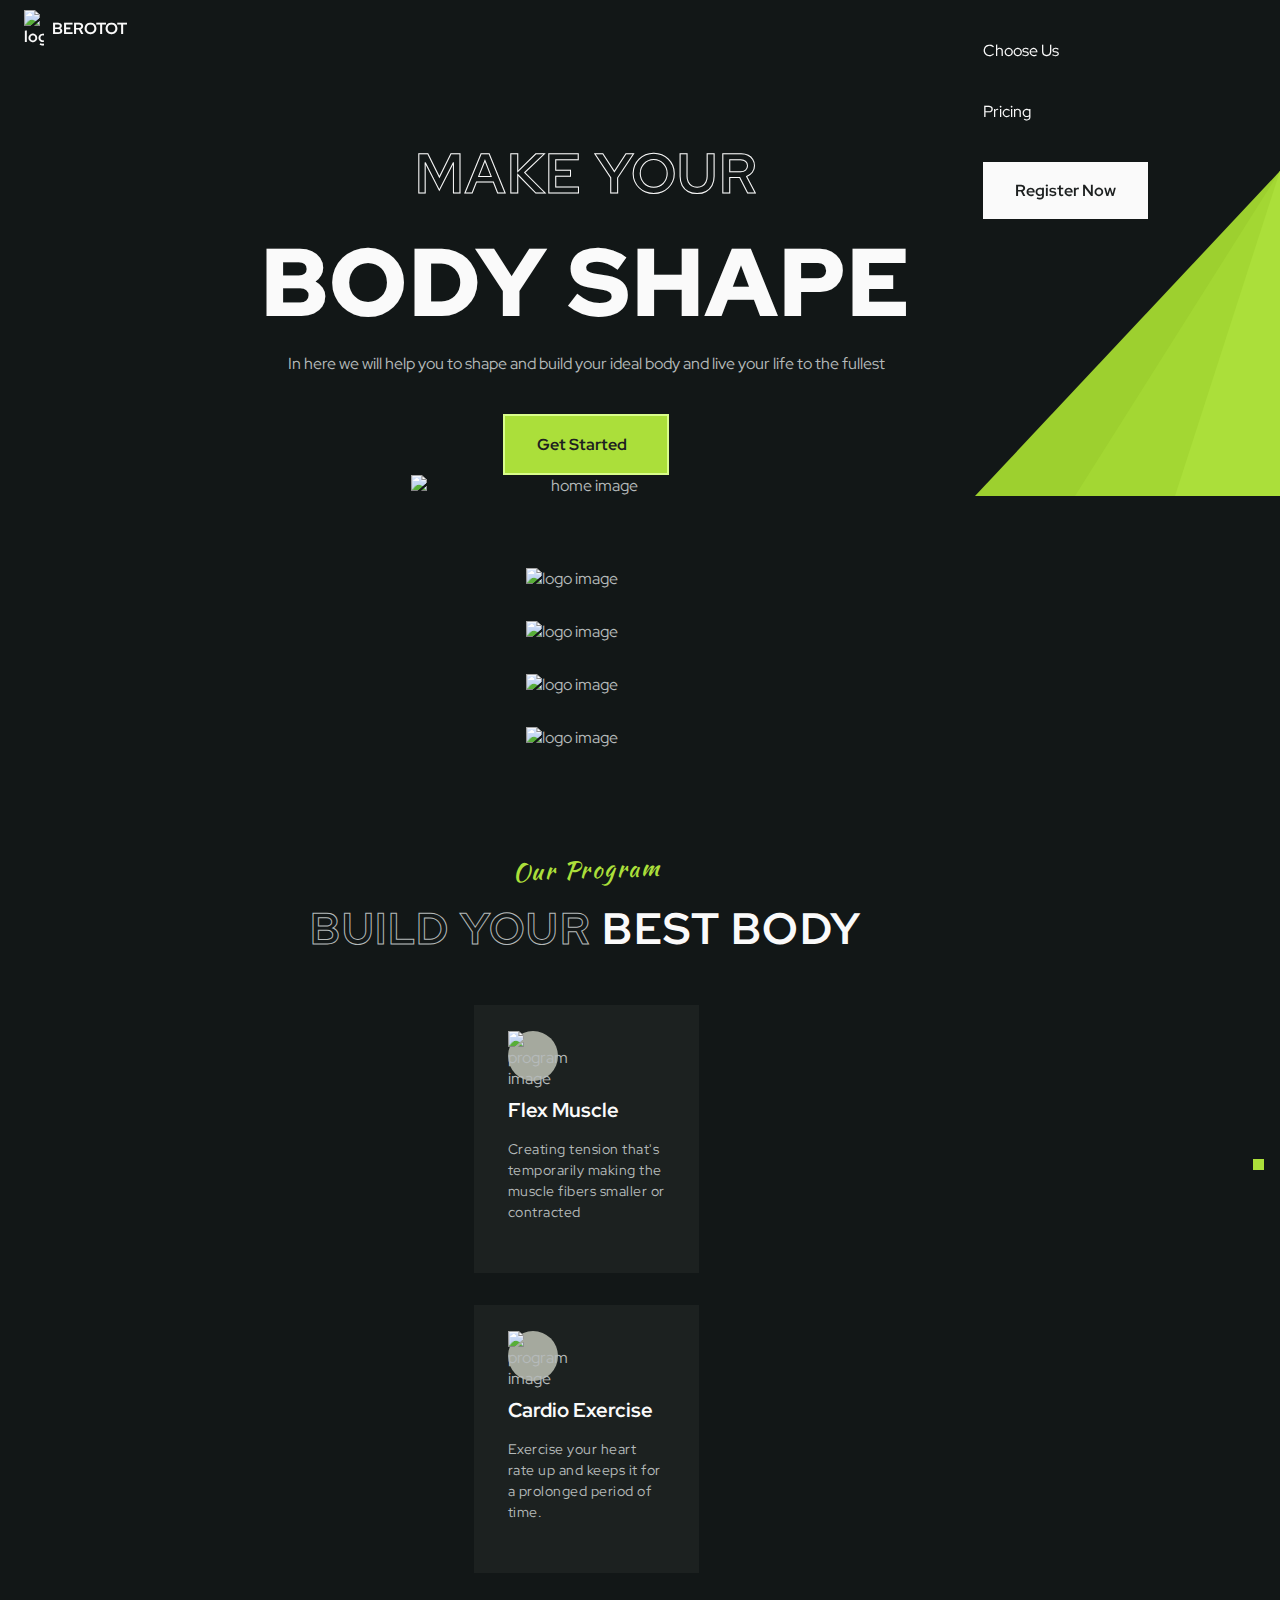
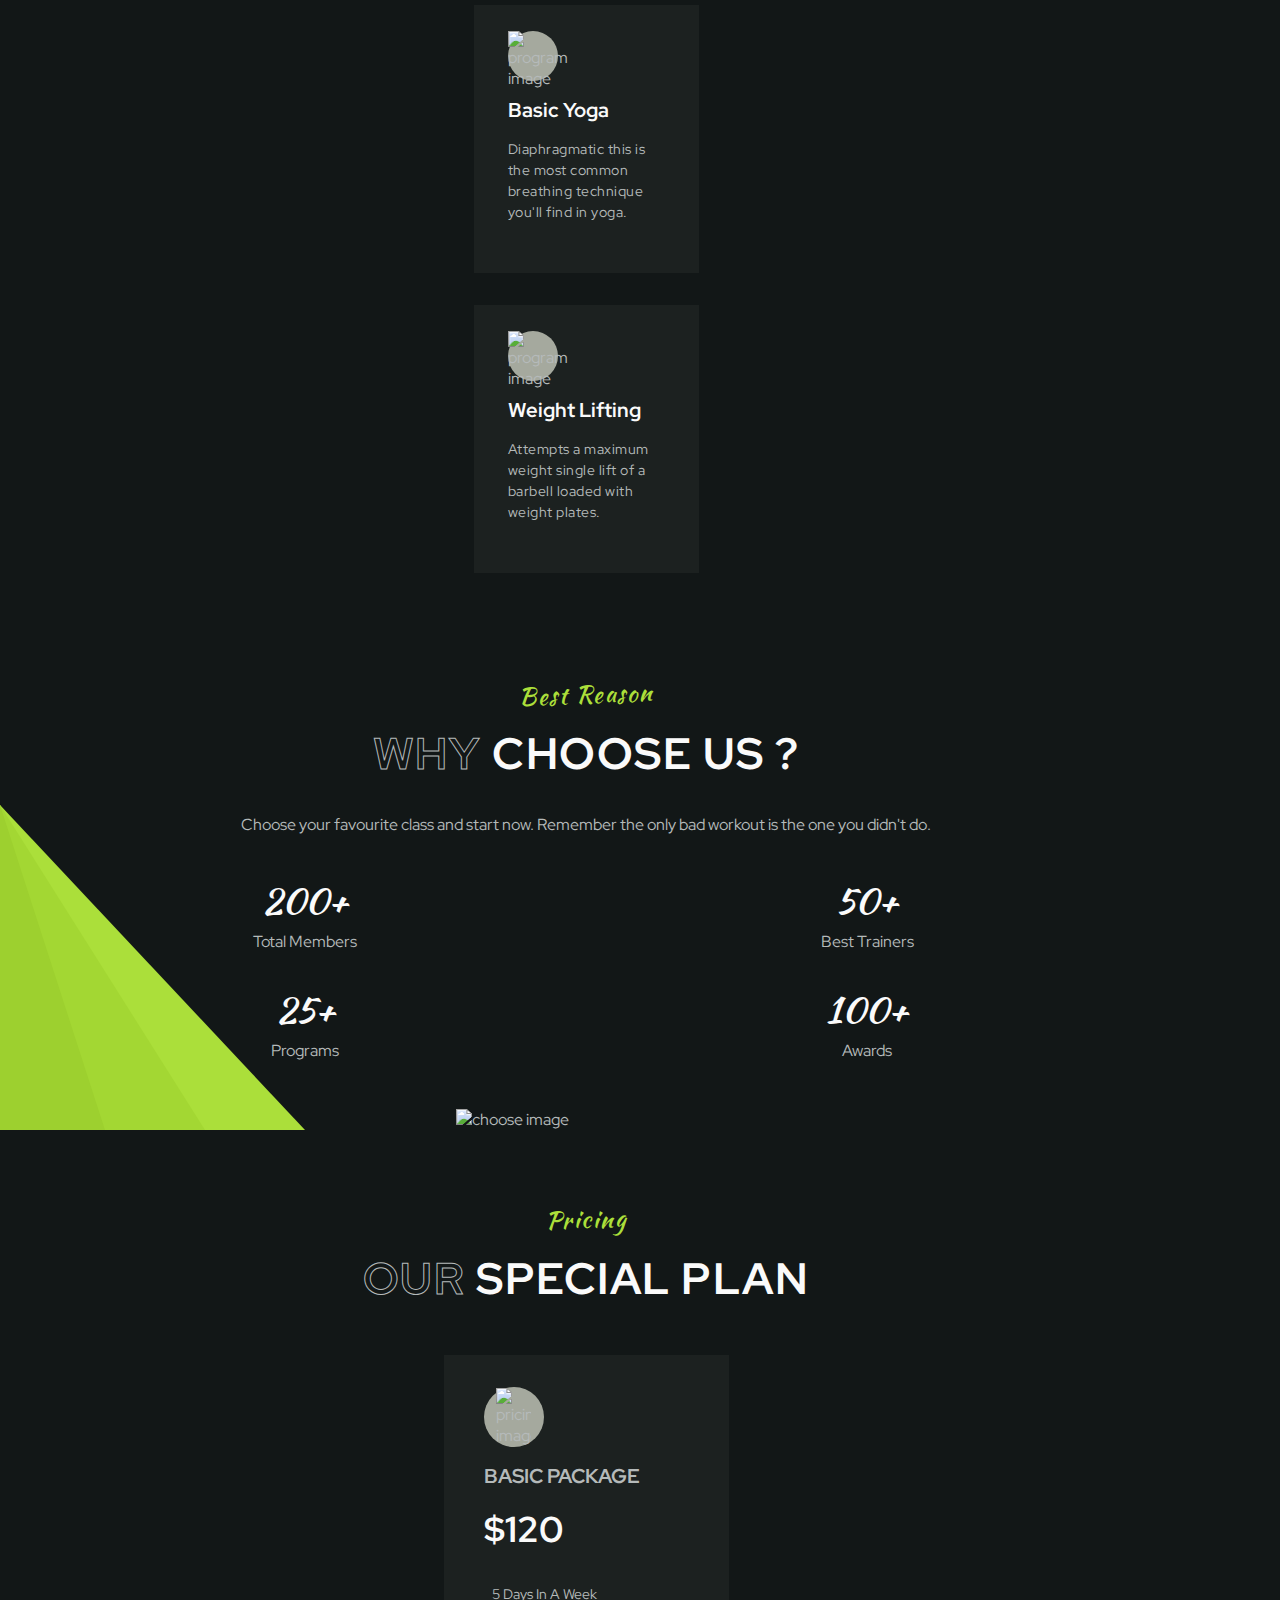
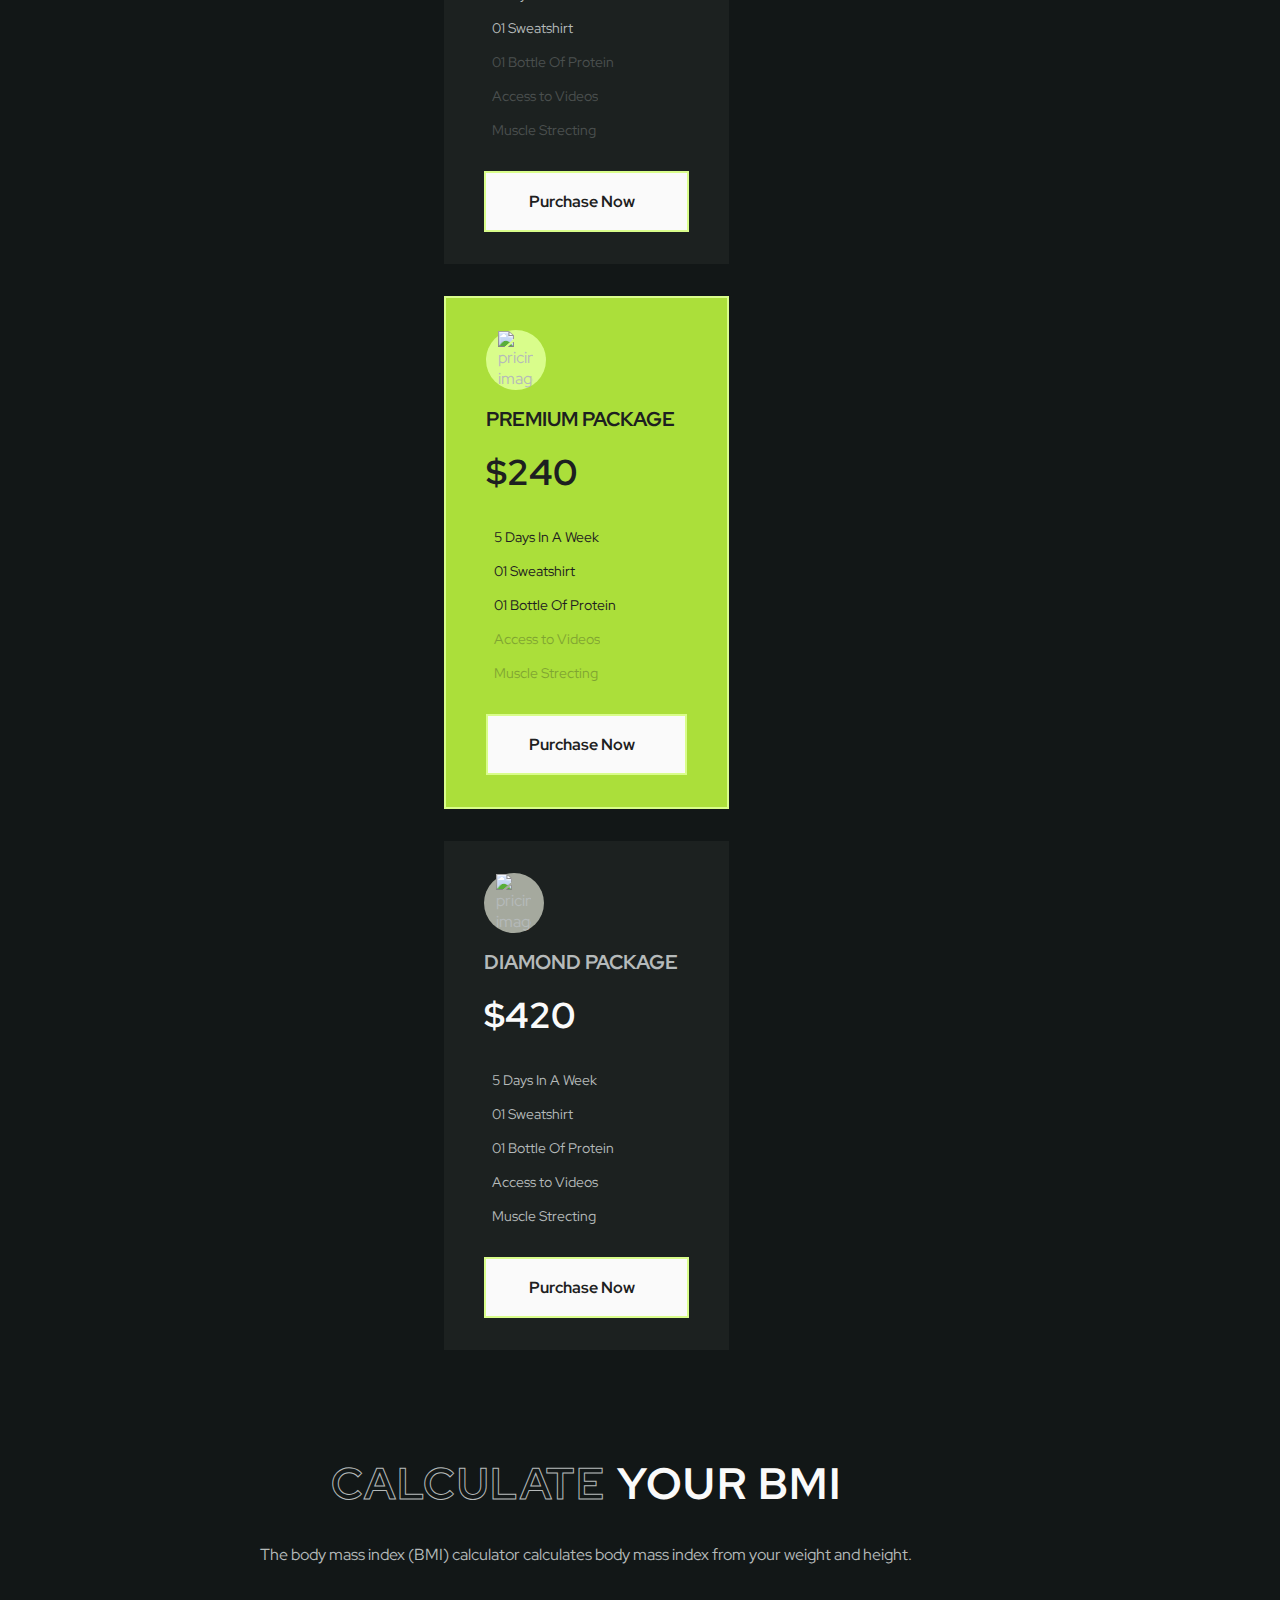
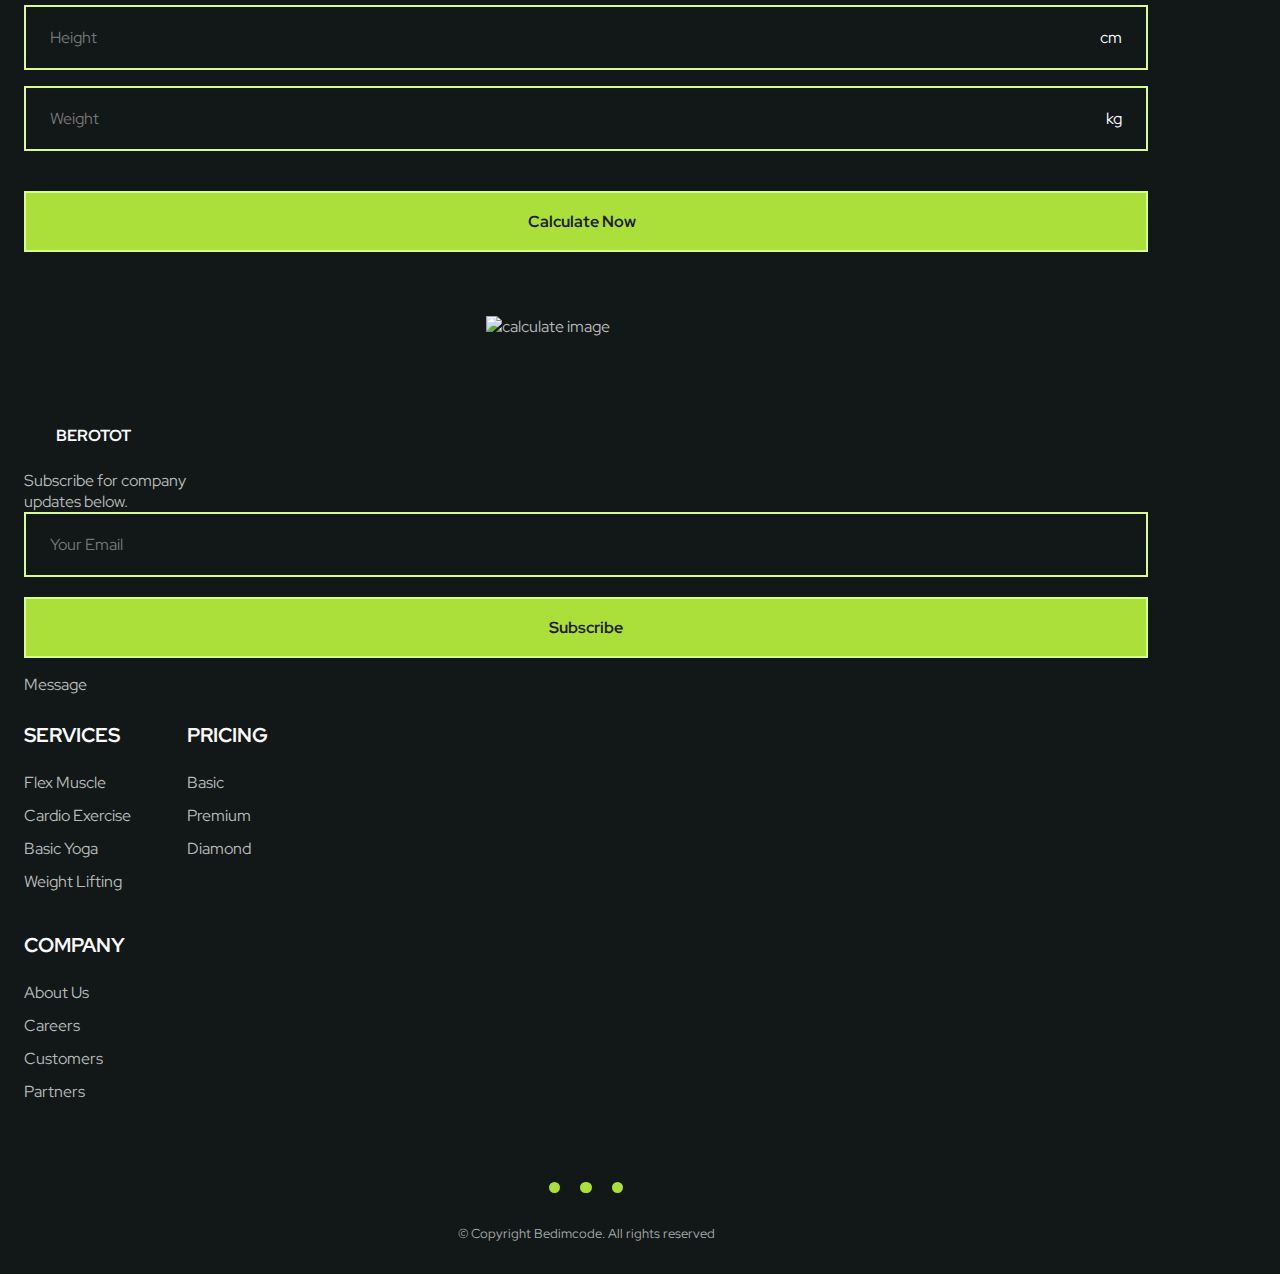
==== commit de0ad08e: "Scroll - Updated (25/09/2022)" ====
--- a/index.html
+++ b/index.html
@@ -213,7 +213,108 @@
       </section>
 
       <!--==================== PRICING ====================-->
-      <section class="pricing section" id="pricing"></section>
+      <section class="pricing section" id="pricing">
+        <div class="container">
+          <div class="section__data">
+            <h2 class="section__subtitle">Pricing</h2>
+            <div class="section__titles">
+              <h1 class="section__title-border">OUR</h1>
+              <h1 class="section__title">SPECIAL PLAN</h1>
+            </div>
+          </div>
+          <div class="pricing__container grid">
+            <article class="pricing__card  ">
+              <header class="pricing__header">
+                <div class="pricing__shape">
+                  <img src="/assets/img/pricing1.png" alt="pricing image" class="pricing__img">
+                </div>
+                <h1 class="pricing__title">BASIC PACKAGE</h1>
+                <h2 class="pricing__number">$120</h2>
+              </header>
+              <ul class="pricing__list">
+                <li class="pricing__item">
+                  <i class="ri-checkbox-circle-line"></i> 5 Days In A Week
+                </li>
+                <li class="pricing__item">
+                  <i class="ri-checkbox-circle-line"></i> 01 Sweatshirt
+                </li>
+                <li class="pricing__item pricing__item-opacity">
+                  <i class="ri-checkbox-circle-line"></i> 01 Bottle Of Protein
+                </li>
+                <li class="pricing__item pricing__item-opacity">
+                  <i class="ri-checkbox-circle-line"></i> Access to Videos
+                </li>
+                <li class="pricing__item pricing__item-opacity">
+                  <i class="ri-checkbox-circle-line"></i> Muscle Strecting
+                </li>
+              </ul>
+              <a href="#" class="button button__flex pricing__button">
+                Purchase Now <i class="ri-arrow-right-line"></i>
+              </a>
+            </article>
+
+            <article class="pricing__card pricing__card-active">
+              <header class="pricing__header">
+                <div class="pricing__shape">
+                  <img src="/assets/img/pricing2.png" alt="pricing image" class="pricing__img">
+                </div>
+                <h1 class="pricing__title">PREMIUM PACKAGE</h1>
+                <h2 class="pricing__number">$240</h2>
+              </header>
+              <ul class="pricing__list">
+                <li class="pricing__item">
+                  <i class="ri-checkbox-circle-line"></i> 5 Days In A Week
+                </li>
+                <li class="pricing__item">
+                  <i class="ri-checkbox-circle-line"></i> 01 Sweatshirt
+                </li>
+                <li class="pricing__item">
+                  <i class="ri-checkbox-circle-line"></i> 01 Bottle Of Protein
+                </li>
+                <li class="pricing__item pricing__item-opacity">
+                  <i class="ri-checkbox-circle-line"></i> Access to Videos
+                </li>
+                <li class="pricing__item pricing__item-opacity">
+                  <i class="ri-checkbox-circle-line"></i> Muscle Strecting
+                </li>
+              </ul>
+              <a href="#" class="button button__flex pricing__button">
+                Purchase Now <i class="ri-arrow-right-line"></i>
+              </a>
+            </article>
+
+            <article class="pricing__card">
+              <header class="pricing__header">
+                <div class="pricing__shape">
+                  <img src="/assets/img/pricing3.png" alt="pricing image" class="pricing__img">
+                </div>
+                <h1 class="pricing__title">DIAMOND PACKAGE</h1>
+                <h2 class="pricing__number">$420</h2>
+              </header>
+              <ul class="pricing__list">
+                <li class="pricing__item ">
+                  <i class="ri-checkbox-circle-line"></i> 5 Days In A Week
+                </li>
+                <li class="pricing__item">
+                  <i class="ri-checkbox-circle-line"></i> 01 Sweatshirt
+                </li>
+                <li class="pricing__item">
+                  <i class="ri-checkbox-circle-line"></i> 01 Bottle Of Protein
+                </li>
+                <li class="pricing__item">
+                  <i class="ri-checkbox-circle-line"></i> Access to Videos
+                </li>
+                <li class="pricing__item">
+                  <i class="ri-checkbox-circle-line"></i> Muscle Strecting
+                </li>
+              </ul>
+              <a href="#" class="button button__flex pricing__button">
+                Purchase Now <i class="ri-arrow-right-line"></i>
+              </a>
+            </article>
+          </div>
+        </div>
+      </section>
 
       <!--==================== CALCULATE ====================-->
       <section class="calculate section">
@@ -235,7 +336,7 @@
                   class="calculate__input"
                   id="calculate-cm"
                 />
-                <label for="" class="calculate_label">cm</label>
+                <label for="" class="calculate__label">cm</label>
               </div>
               <div class="calculate__box">
                 <input
@@ -244,13 +345,13 @@
                   class="calculate__input"
                   id="calculate-kg"
                 />
-                <label for="" class="calculate_label">kg</label>
+                <label for="" class="calculate__label">kg</label>
               </div>
               <button type="submit" class="button button__flex">
                 Calculate Now <i class="ri-arrow-right-line"></i>
               </button>
             </form>
-            <p class="calculate_message" id="calculate-message">Message</p>
+            <p class="calculate__message" id="calculate-message"></p>
           </div>
           <img
             src="assets/img/calculate-img.png"
@@ -263,10 +364,10 @@
 
     <!--==================== FOOTER ====================-->
     <footer class="footer section" id="footer">
-      <div class="footer__container conatainer grid">
+      <div class="footer__container container grid">
         <div>
           <a href="#" class="footer__logo">
-            <img src="assets/img/logo-nav.png" alt="" /> BEROTOT
+            <img src="/assets/img/logo-nav.png" alt="" />BEROTOT
           </a>
           <p class="footer__description">
             Subscribe for company</br>
@@ -291,16 +392,16 @@
             <h3 class="footer__title">SERVICES</h3>
             <ul class="footer__links">
               <li>
-                <a href="#" class="footer__links">Flex Muscle</a>
-              </li>
-              <li>
-                <a href="#" class="footer__links">Cardio Exercise</a>
-              </li>
-              <li>
-                <a href="#" class="footer__links">Basic Yoga</a>
-              </li>
-              <li>
-                <a href="#" class="footer__links">Weight Lifting</a>
+                <a href="#" class="footer__link">Flex Muscle</a>
+              </li>
+              <li>
+                <a href="#" class="footer__link">Cardio Exercise</a>
+              </li>
+              <li>
+                <a href="#" class="footer__link">Basic Yoga</a>
+              </li>
+              <li>
+                <a href="#" class="footer__link">Weight Lifting</a>
               </li>
             </ul>
           </div>
@@ -308,13 +409,13 @@
             <h3 class="footer__title">PRICING</h3>
             <ul class="footer__links">
               <li>
-                <a href="#" class="footer__links">Basic</a>
-              </li>
-              <li>
-                <a href="#" class="footer__links">Premium</a>
-              </li>
-              <li>
-                <a href="#" class="footer__links">Diamond</a>
+                <a href="#" class="footer__link">Basic</a>
+              </li>
+              <li>
+                <a href="#" class="footer__link">Premium</a>
+              </li>
+              <li>
+                <a href="#" class="footer__link">Diamond</a>
               </li>
             </ul>
           </div>
@@ -322,16 +423,16 @@
             <h3 class="footer__title">COMPANY</h3>
             <ul class="footer__links">
               <li>
-                <a href="#" class="footer__links">About Us</a>
-              </li>
-              <li>
-                <a href="#" class="footer__links">Careers</a>
-              </li>
-              <li>
-                <a href="#" class="footer__links">Customers</a>
-              </li>
-              <li>
-                <a href="#" class="footer__links">Partners</a>
+                <a href="#" class="footer__link">About Us</a>
+              </li>
+              <li>
+                <a href="#" class="footer__link">Careers</a>
+              </li>
+              <li>
+                <a href="#" class="footer__link">Customers</a>
+              </li>
+              <li>
+                <a href="#" class="footer__link">Partners</a>
               </li>
             </ul>
           </div>
@@ -363,9 +464,12 @@
     </footer>
 
     <!--========== SCROLL UP ==========-->
+    <a href="#" class="scrollup" id="scroll-up">
+      <i class="ri-arrow-up-line"></i>
+    </a>
 
     <!--=============== SCROLLREVEAL ===============-->
-    <script src=""></script>
+    <script src="/assets/js/scrollreveal.min.js"></script>
 
     <!--=============== EMAIL JS ===============-->
     <script type="text/javascript" src="https://cdn.jsdelivr.net/npm/@emailjs/browser@3/dist/email.min.js"></script>
--- a/assets/css/styles.css
+++ b/assets/css/styles.css
@@ -512,8 +512,95 @@
   z-index: 1;
   margin: 0 auto;
 }
+
 /*=============== PRICING ===============*/
-
+.pricing__container {
+  grid-template-columns: 285px;
+  justify-content: center;
+  row-gap: 2rem;
+}
+
+.pricing__card,
+.pricing__shape,
+.pricing__list {
+  display: grid;
+}
+
+.pricing__card {
+  row-gap: 2rem;
+  background-color: hsla(79, 6%, 64%, 0.07);
+  padding: 2rem 2.5rem;
+}
+
+.pricing__img {
+  width: 35px;
+}
+
+.pricing__shape {
+  width: 60px;
+  height: 60px;
+  background-color: var(--first-color-gray);
+  border-radius: 50%;
+  place-items: center;
+  margin-bottom: 1rem;
+}
+
+.pricing__title {
+  font-size: var(--h3-font-size);
+  color: var(--text-color);
+  margin-bottom: 1rem;
+}
+
+.pricing__number {
+  font-size: var(--h1-font-size);
+}
+
+.pricing__list {
+  row-gap: 1rem;
+}
+
+.pricing__item {
+  display: flex;
+  column-gap: 0.5rem;
+  align-items: center;
+  font-size: var(--small-font-size);
+}
+
+.pricing__item i {
+  font-size: 1.25rem;
+  color: var(--first-color);
+}
+
+.pricing__item-opacity {
+  opacity: 0.3;
+}
+
+.pricing__button {
+  background-color: var(--title-color);
+}
+
+.pricing__button:hover {
+  background-color: var(--title-color);
+}
+
+.pricing__card-active {
+  background-color: var(--first-color);
+  border: 2px solid var(--first-color-light);
+}
+
+.pricing__card-active .pricing__shape {
+  background-color: var(--first-color-light);
+}
+
+.pricing__card-active .pricing__item i {
+  color: var(--title-color);
+}
+
+.pricing__card-active .pricing__title,
+.pricing__card-active .pricing__number,
+.pricing__card-active .pricing__item {
+  color: var(--title-color-black);
+}
 /*=============== CALCULATE ===============*/
 .calculate {
   padding-bottom: 0;
@@ -654,7 +741,7 @@
 }
 
 .footer__link:hover {
-  background-color: darkorange;
+  color: var(--first-color);
 }
 
 .footer__group {
@@ -674,31 +761,89 @@
   border-radius: 50%;
   font-size: 1.25rem;
   color: var(--title-color-black);
-  transition: background 0.4s;
+  transition: background-color 0.4s;
 }
 
 .footer__social-link:hover {
-  background-color: brown;
+  background-color: var(--first-color-dark);
 }
 .footer__copy {
   font-size: var(--smaller-font-size);
-  color: var(text-color-light);
+  color: var(--text-color-light);
 }
 
 .footer__message {
   position: absolute;
-  transition: translateY(1rem);
+  transform: translateY(1rem);
 }
 
 /*=============== SCROLL BAR ===============*/
-
+::-webkit-scrollbar {
+  width: 0.6rem;
+  border-radius: 0.5rem;
+  background-color: hsl(79, 4%, 15%);
+}
+::-webkit-scrollbar-thumb {
+  background-color: hsl(79, 4%, 25%);
+  border-radius: 0.5rem;
+}
+::-webkit-scrollbar-thumb:hover {
+  background-color: hsl(79, 4%, 35%);
+}
 /*=============== SCROLL UP ===============*/
+.scrollup {
+  position: fixed;
+  right: 1rem;
+  bottom: -30%;
+  background-color: var(--first-color);
+  display: inline-flex;
+  padding: 0.35rem;
+  color: var(--title-color-black);
+  font-size: 1.25rem;
+  z-index: var(--z-tooltip);
+  transition: 0.3s;
+}
+
+.scrollup:hover {
+  transform: translateY(-0.25rem);
+}
 
 /* Show Scroll Up*/
-
+.show-scroll {
+  bottom: 3rem;
+}
 /*=============== BREAKPOINTS ===============*/
 /* For small devices */
-
+@media screen and (max-width: 340px) {
+  .container {
+    margin-left: 1rem;
+    margin-right: 1rem;
+  }
+  .section__titles {
+    flex-direction: column;
+    row-gap: 0.25rem;
+  }
+  .home__triangle,
+  .choose__triangle {
+    height: 255px;
+  }
+  .home__triangle-3,
+  .choose__triangle-1 {
+    width: 260px;
+  }
+  .choose__img {
+    width: 195px;
+  }
+  .pricing__container {
+    grid-template-columns: 250px;
+  }
+  .pricing__card {
+    padding: 1.5rem;
+  }
+  .footer__content {
+    grid-template-columns: 1fr;
+  }
+}
 /* For medium devices */
 
 /* For large devices */
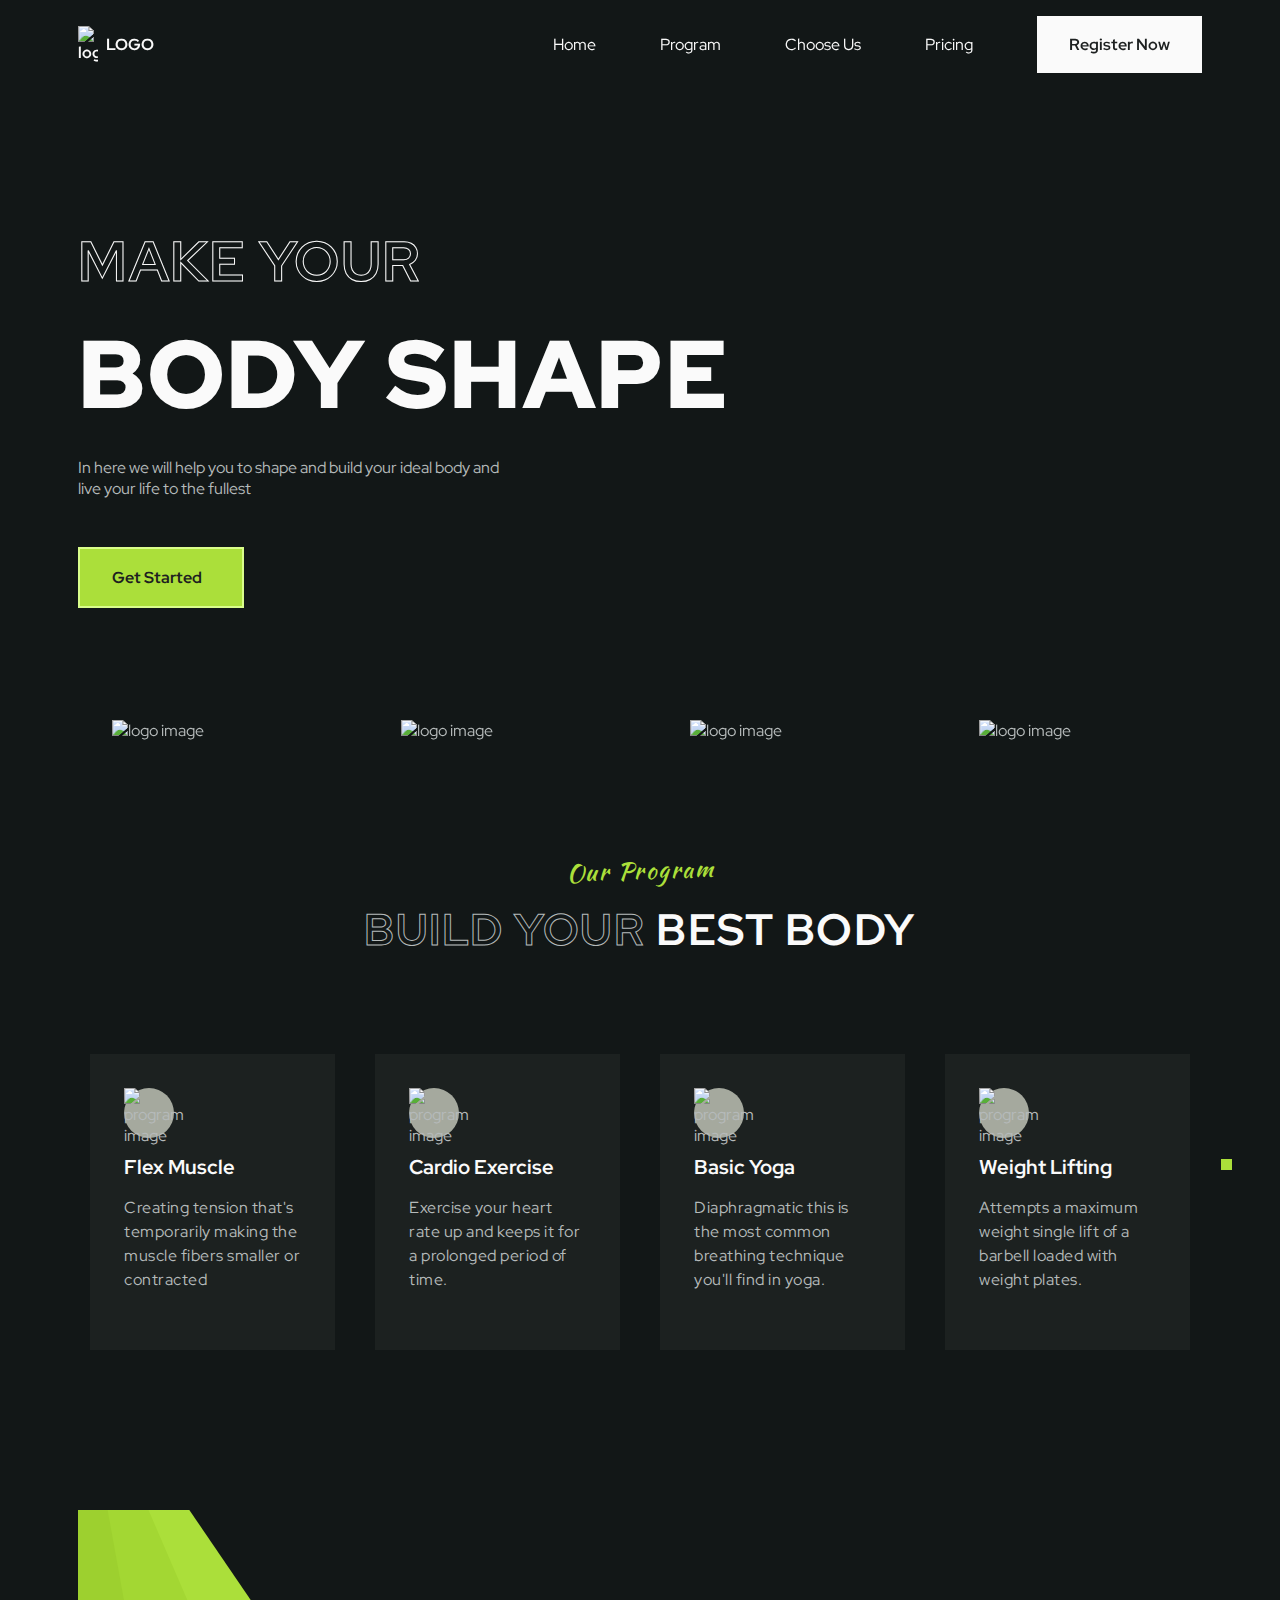
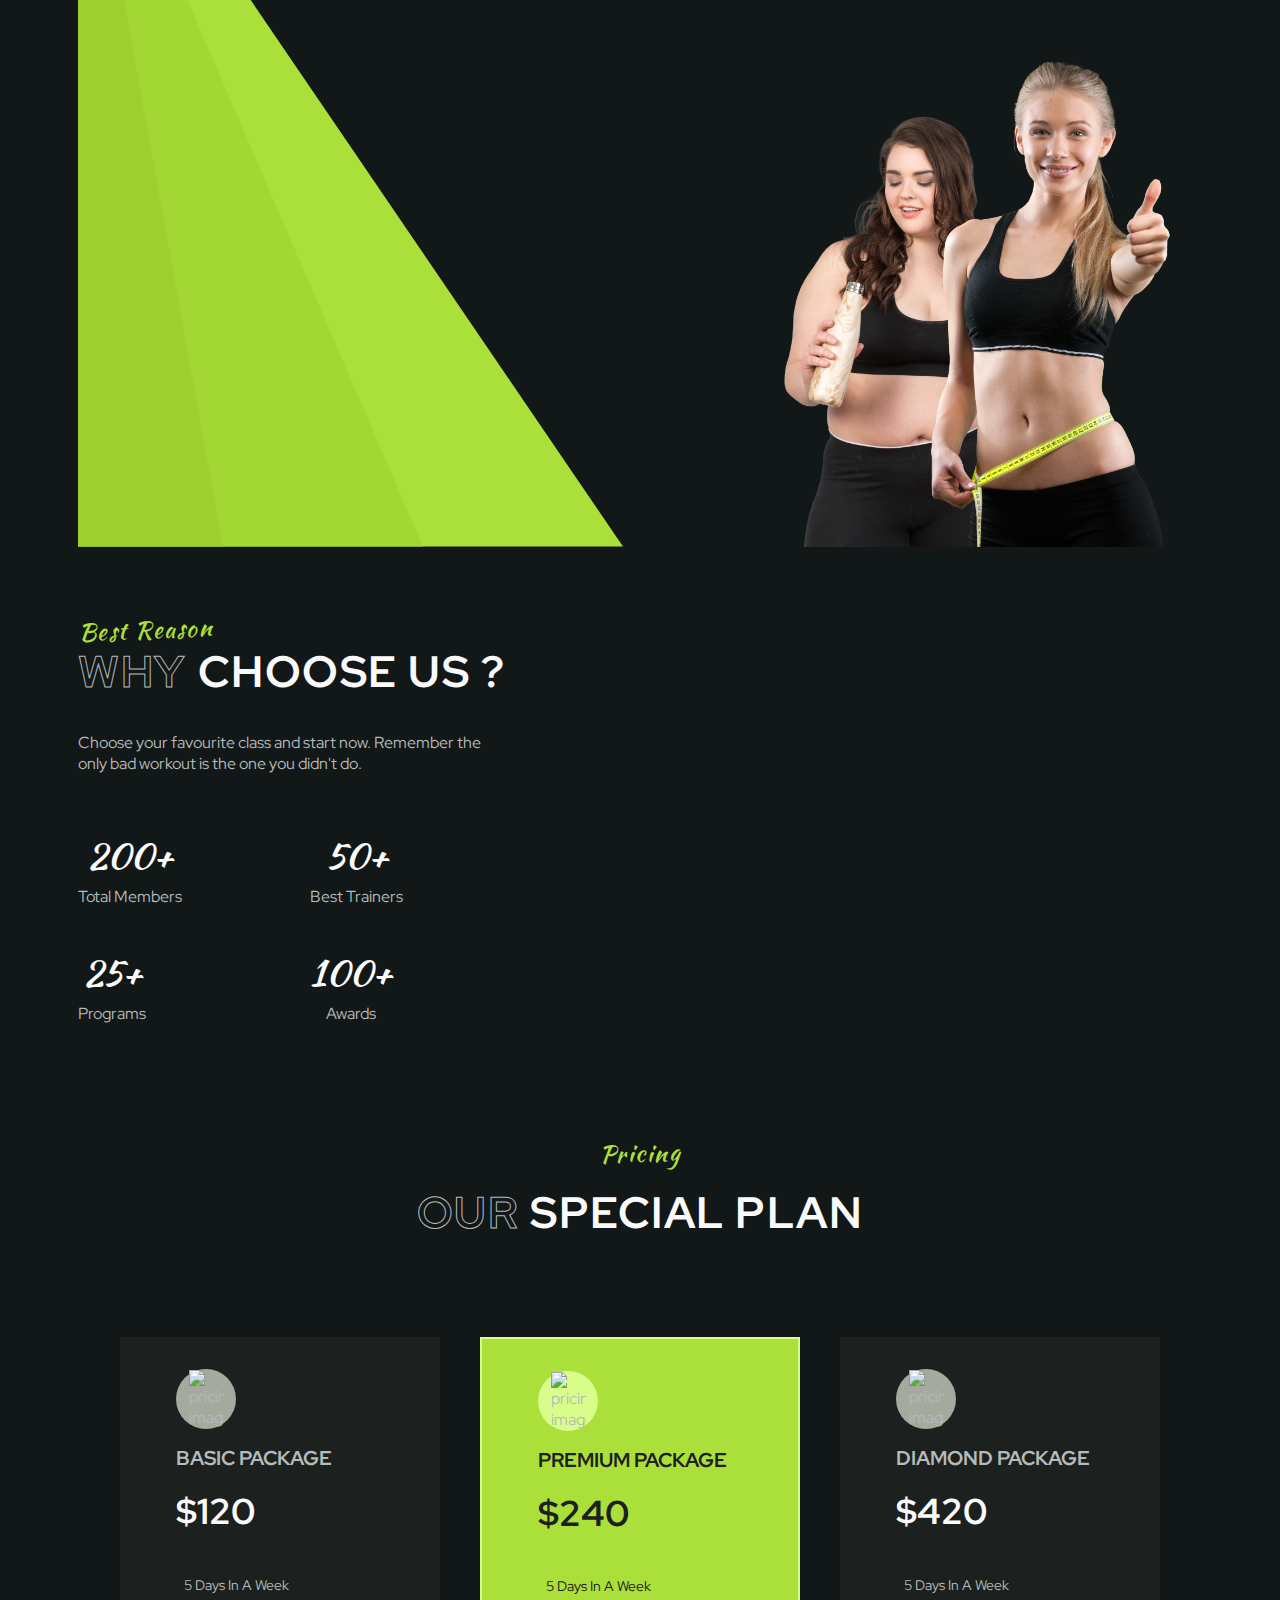
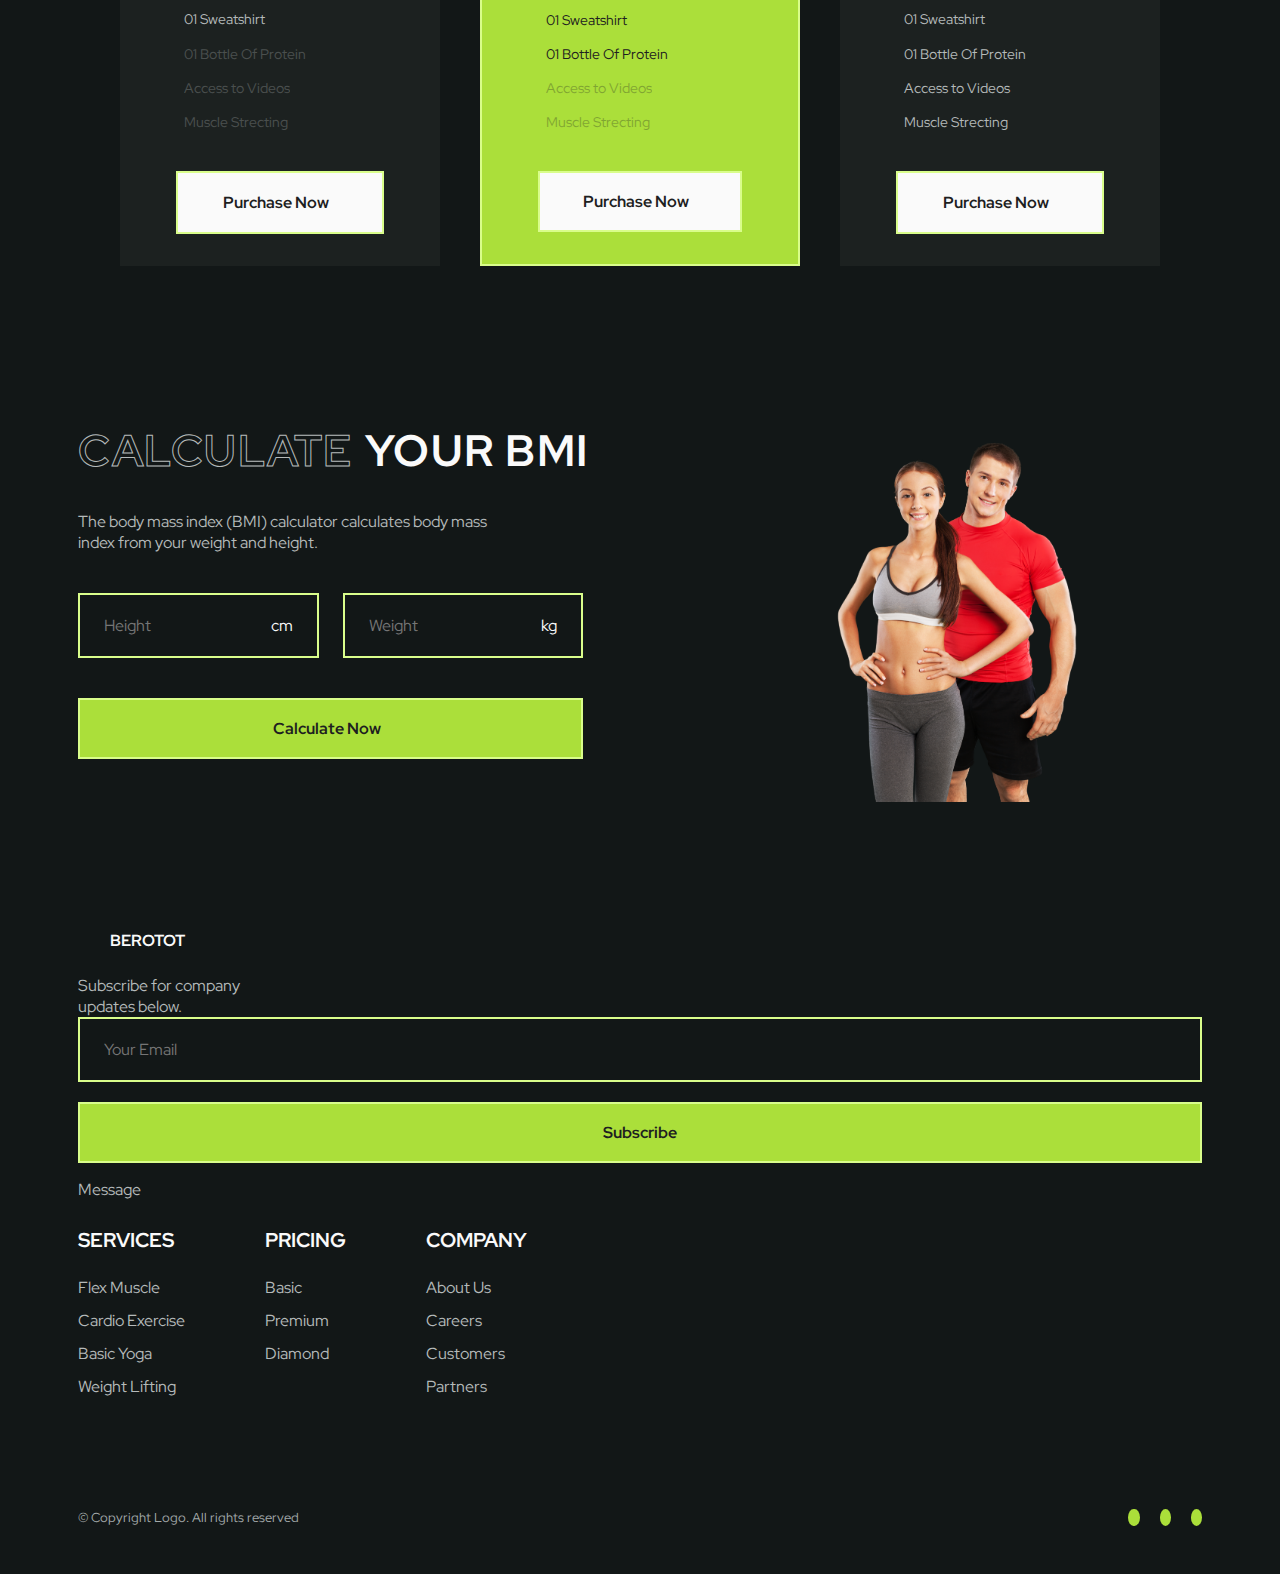
==== commit 706c54b5: "Update" ====
--- a/index.html
+++ b/index.html
@@ -27,7 +27,7 @@
     <header class="header" id="header">
       <nav class="nav container">
         <a href="#" class="nav__logo">
-          <img src="/assets/img/logo-nav.png" alt="logo" />BEROTOT
+          <img src="/assets/img/logo-nav.png" alt="logo" />LOGO
         </a>
         <div class="nav__menu" id="nav-menu">
           <ul class="nav__list">
@@ -76,10 +76,7 @@
           </a>
 
           <div class="home__images">
-            <img src="/assets/img/home-img.png" alt="home image" class="home__img">
-            <div class="home__triangle home__triangle-3"></div>
-            <div class="home__triangle home__triangle-2"></div>
-            <div class="home__triangle home__triangle-1"></div>
+            
           </div>
           </div>
         </div>
@@ -87,14 +84,13 @@
 
       <!--==================== LOGOS ====================-->
       <section class="logos section">
-         <div class="logos__container container grid">
-          <img src="/assets/img/logo1.png" alt="logo image" class="logos__img">
-          <img src="/assets/img/logo2.png" alt="logo image" class="logos__img">
-          <img src="/assets/img/logo3.png" alt="logo image" class="logos__img">
-          <img src="/assets/img/logo4.png" alt="logo image" class="logos__img">
-         </div>
-      </section>
-
+        <div class="logos__container container grid">
+         <img src="/assets/img/logo1.png" alt="logo image" class="logos__img" data-sr-id="4" style="visibility: visible; opacity: 1; transform: matrix3d(1, 0, 0, 0, 0, 1, 0, 0, 0, 0, 1, 0, 0, 0, 0, 1); transition: opacity 2.5s cubic-bezier(0.5, 0, 0, 1) 0s, transform 2.5s cubic-bezier(0.5, 0, 0, 1) 0s;">
+         <img src="/assets/img/logo2.png" alt="logo image" class="logos__img" data-sr-id="5" style="visibility: visible; opacity: 1; transform: matrix3d(1, 0, 0, 0, 0, 1, 0, 0, 0, 0, 1, 0, 0, 0, 0, 1); transition: opacity 2.5s cubic-bezier(0.5, 0, 0, 1) 0s, transform 2.5s cubic-bezier(0.5, 0, 0, 1) 0s;">
+         <img src="/assets/img/logo3.png" alt="logo image" class="logos__img" data-sr-id="6" style="visibility: visible; opacity: 1; transform: matrix3d(1, 0, 0, 0, 0, 1, 0, 0, 0, 0, 1, 0, 0, 0, 0, 1); transition: opacity 2.5s cubic-bezier(0.5, 0, 0, 1) 0s, transform 2.5s cubic-bezier(0.5, 0, 0, 1) 0s;">
+         <img src="/assets/img/logo4.png" alt="logo image" class="logos__img" data-sr-id="7" style="visibility: visible; opacity: 1; transform: matrix3d(1, 0, 0, 0, 0, 1, 0, 0, 0, 0, 1, 0, 0, 0, 0, 1); transition: opacity 2.5s cubic-bezier(0.5, 0, 0, 1) 0s, transform 2.5s cubic-bezier(0.5, 0, 0, 1) 0s;">
+        </div>
+     </section>
       <!--==================== PROGRAM ====================-->
       <section class="program section" id="program">
         <div class="container">
@@ -456,7 +452,7 @@
 
              <span class="footer__copy">
 
-              &#169; Copyright Bedimcode. All rights reserved
+              &#169; Copyright Logo. All rights reserved
              </span>
           </div>
 
--- a/assets/css/styles.css
+++ b/assets/css/styles.css
@@ -812,7 +812,6 @@
 .show-scroll {
   bottom: 3rem;
 }
-/*=============== BREAKPOINTS ===============*/
 /* For small devices */
 @media screen and (max-width: 340px) {
   .container {
@@ -845,5 +844,227 @@
   }
 }
 /* For medium devices */
-
+@media screen and (min-width: 768px) {
+  .nav__menu {
+    width: 50%;
+  }
+  .home__container,
+  .choose__container {
+    grid-template-columns: repeat(2, 1ft);
+    align-items: center;
+  }
+  .home__data,
+  .choose__content .section__data,
+  .choose__description,
+  .calculate__description {
+    text-align: initial;
+  }
+  .logos__container {
+    grid-template-columns: repeat(4, 1fr);
+  }
+  .program__container {
+    grid-template-columns: repeat(2, 225px);
+    gap: 2.5rem;
+  }
+  .choose__content {
+    order: 1;
+  }
+  .choose__data {
+    justify-items: flex-start;
+  }
+  .choose__content .section__titles,
+  .calculate__content .section__titles {
+    justify-content: initial;
+  }
+  .pricing__container {
+    grid-template-columns: repeat(2, 285px);
+    gap: 2.5rem;
+  }
+  .calculate__container {
+    grid-template-columns: 1fr 0.8fr;
+    align-items: center;
+  }
+  .calculate__form {
+    grid-template-columns: repeat(2, 1fr);
+    column-gap: 1.5rem;
+  }
+  .calculate__form .button {
+    grid-column: 1/3;
+  }
+  .footer__social {
+    grid-template-columns: repeat(2, max-content);
+    justify-content: space-between;
+  }
+  .footer__content {
+    grid-template-columns: repeat(3, max-content);
+  }
+}
 /* For large devices */
+@media screen and (min-width: 1023px) {
+  .nav {
+    height: calc(var(--header-height) + 2rem);
+  }
+  .nav__menu {
+    width: initial;
+  }
+  .nav__toggle,
+  .nav__close {
+    display: none;
+  }
+  .nav__list {
+    flex-direction: row;
+    padding: 0;
+    align-items: center;
+    column-gap: 4rem;
+  }
+  .section {
+    padding: 7rem 0 0;
+  }
+  .home__container {
+    grid-template-columns: repeat(2, max-content);
+    align-items: initial;
+  }
+  .home__title {
+    margin: 0.75rem 0 1.25rem;
+  }
+  .home__description {
+    width: 445px;
+    margin-bottom: 3rem;
+  }
+  .home__img {
+    width: 550px;
+    transform: translateX(-6rem);
+  }
+  .home__triangle {
+    height: 700px;
+  }
+  .home__triangle-1 {
+    width: 145px;
+  }
+  .home__triangle-2 {
+    width: 345px;
+  }
+  .home__triangle-3 {
+    width: 545px;
+  }
+  .logos {
+    /* padding: 3.5rem 0 1rem; */
+  }
+  .logos__img {
+    width: 190px;
+  }
+  .choose__overflow {
+    overflow: hidden;
+  }
+  .choose__img {
+    width: 350px;
+  }
+  .choose__triangle {
+    height: 700px;
+  }
+  .choose__triangle-1 {
+    width: 545px;
+  }
+  .choose__triangle-2 {
+    width: 345px;
+  }
+  .choose__triangle-3 {
+    width: 145px;
+  }
+  .footer {
+    padding-bottom: 3rem;
+  }
+  .footer__form {
+    flex-direction: rom;
+  }
+  .footer__content {
+    column-gap: 5rem;
+  }
+  .footer__group {
+    grid-template-columns: repeat(2, max-content);
+    justify-content: space-between;
+    margin-top: 7rem;
+  }
+  .footer__social {
+    order: 1;
+  }
+}
+@media screen and (min-width: 1150px) {
+  .container {
+    margin-left: auto;
+    margin-right: auto;
+  }
+  .home__data {
+    padding-top: 3rem;
+  }
+  .home__images {
+    transform: translateX(-9rem);
+  }
+  .home__img {
+    width: 700px;
+    transform: translateX(2rem);
+  }
+  .home__triangle {
+    width: 995px;
+  }
+  .home__triangle-1 {
+    width: 205px;
+  }
+  .home__triangle-2 {
+    width: 505px;
+  }
+  .home__triangle-3 {
+    width: 705px;
+  }
+  .program__container {
+    grid-template-columns: repeat(4, 245px);
+    padding: 3rem 0;
+  }
+  .program__card {
+    padding: 2rem;
+  }
+  .program__description {
+    font-size: var(--normal-font-size);
+  }
+  .choose__container {
+    column-gap: 8rem;
+  }
+  .choose__img {
+    width: 450px;
+    margin: 0 0 0 auto;
+  }
+  .choose__triangle {
+    height: 800px;
+  }
+  .choose__images {
+    position: relative;
+  }
+  .choose__data {
+    grid-template-columns: repeat(2, max-content);
+    gap: 2.5rem 8rem;
+  }
+  .choose__description {
+    width: 418px;
+    margin-bottom: 3.5rem;
+  }
+  .pricing__container {
+    padding-top: 3rem;
+    grid-template-columns: repeat(3, 320px);
+  }
+  .pricing__card {
+    padding: 2rem 3.5rem;
+    row-gap: 2.5rem;
+  }
+  .calculate__description {
+    width: 415px;
+  }
+  .calculate__form {
+    width: 505px;
+  }
+  .calculate__img {
+    width: 300px;
+  }
+  .scrollup {
+    right: 3rem;
+  }
+}
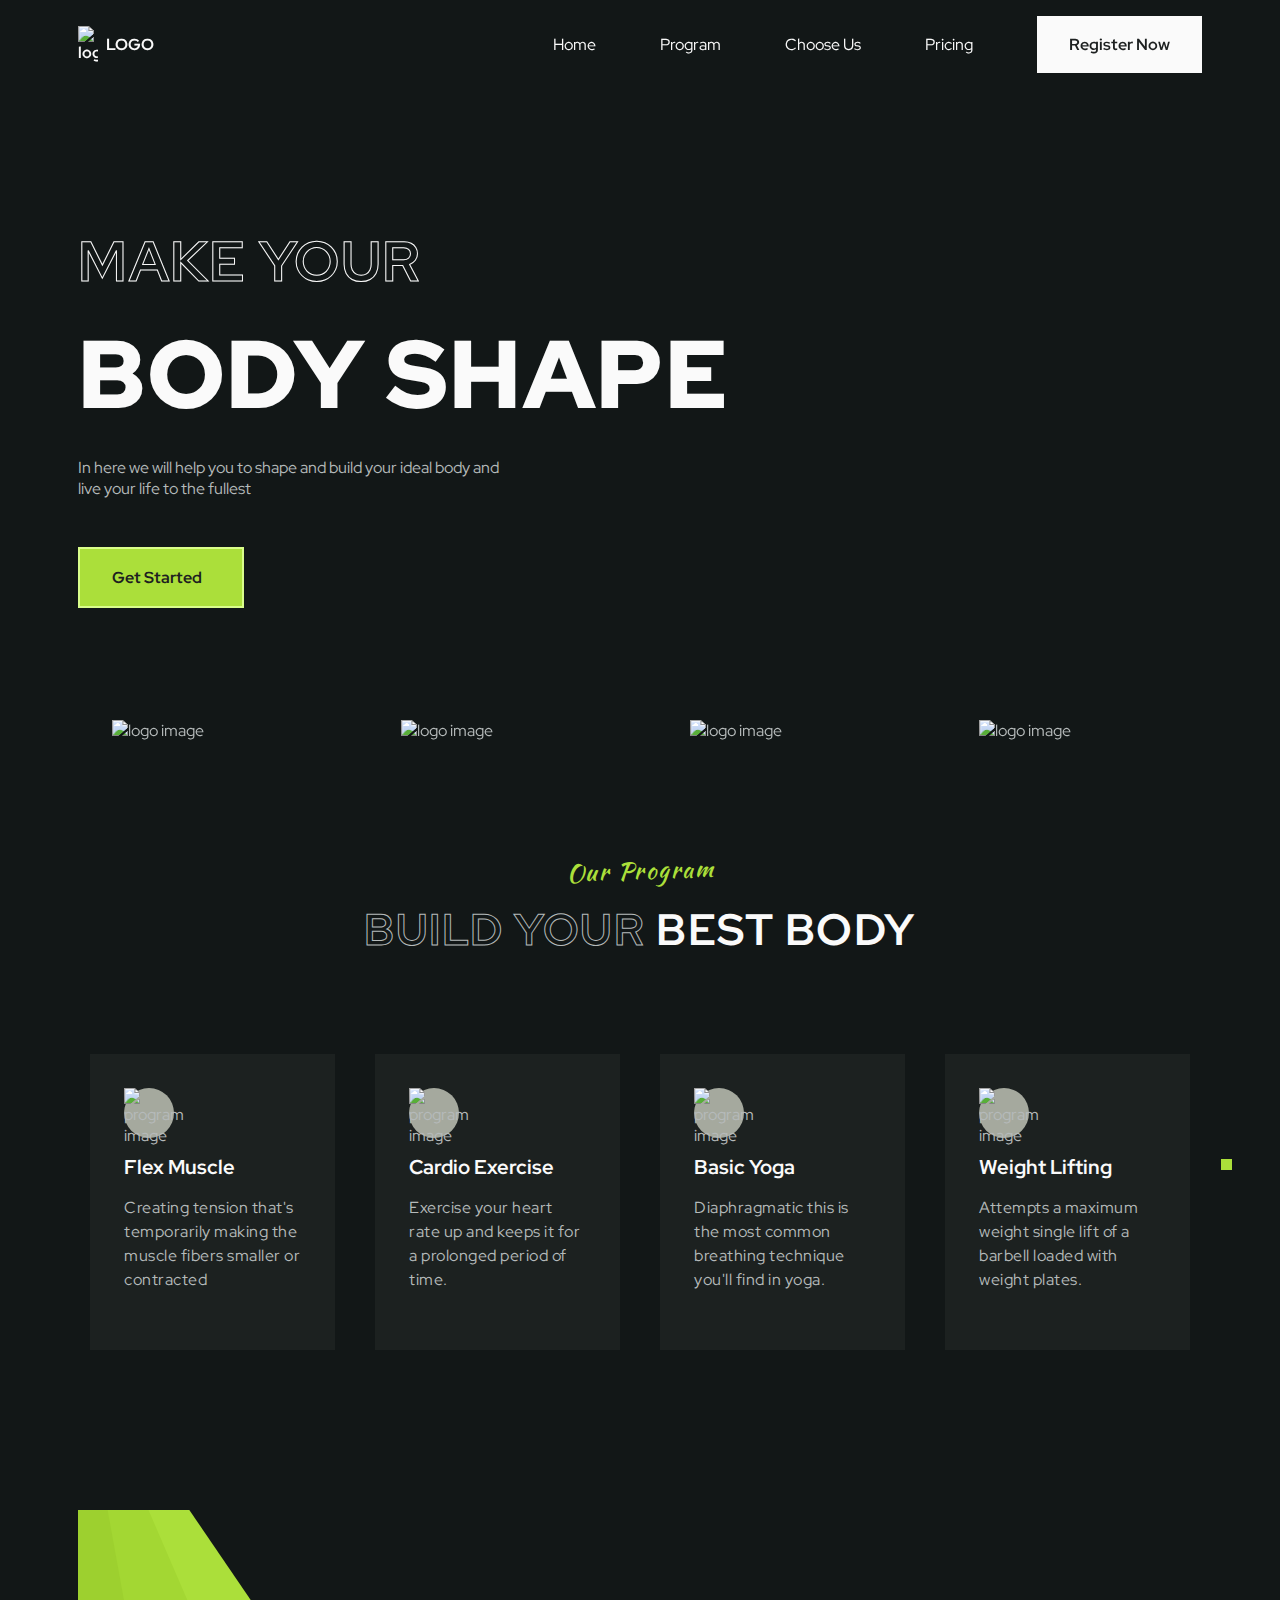
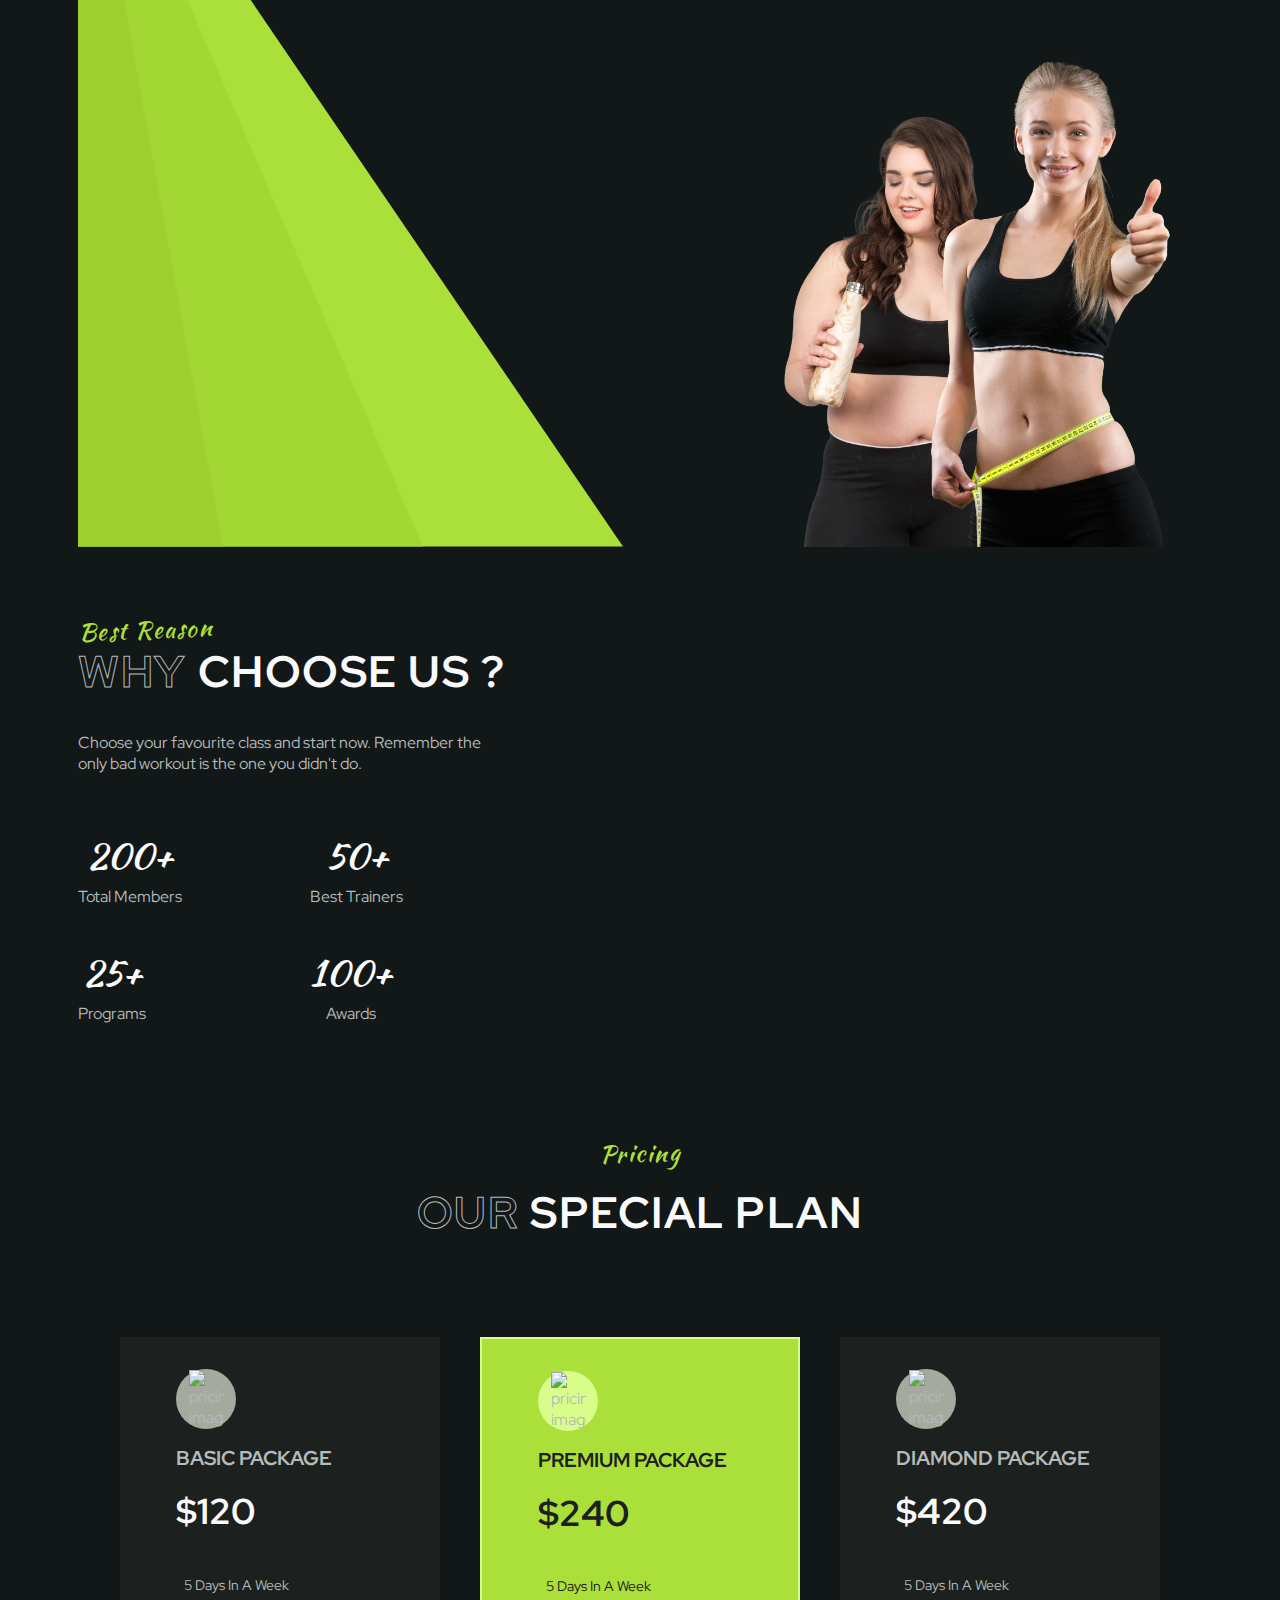
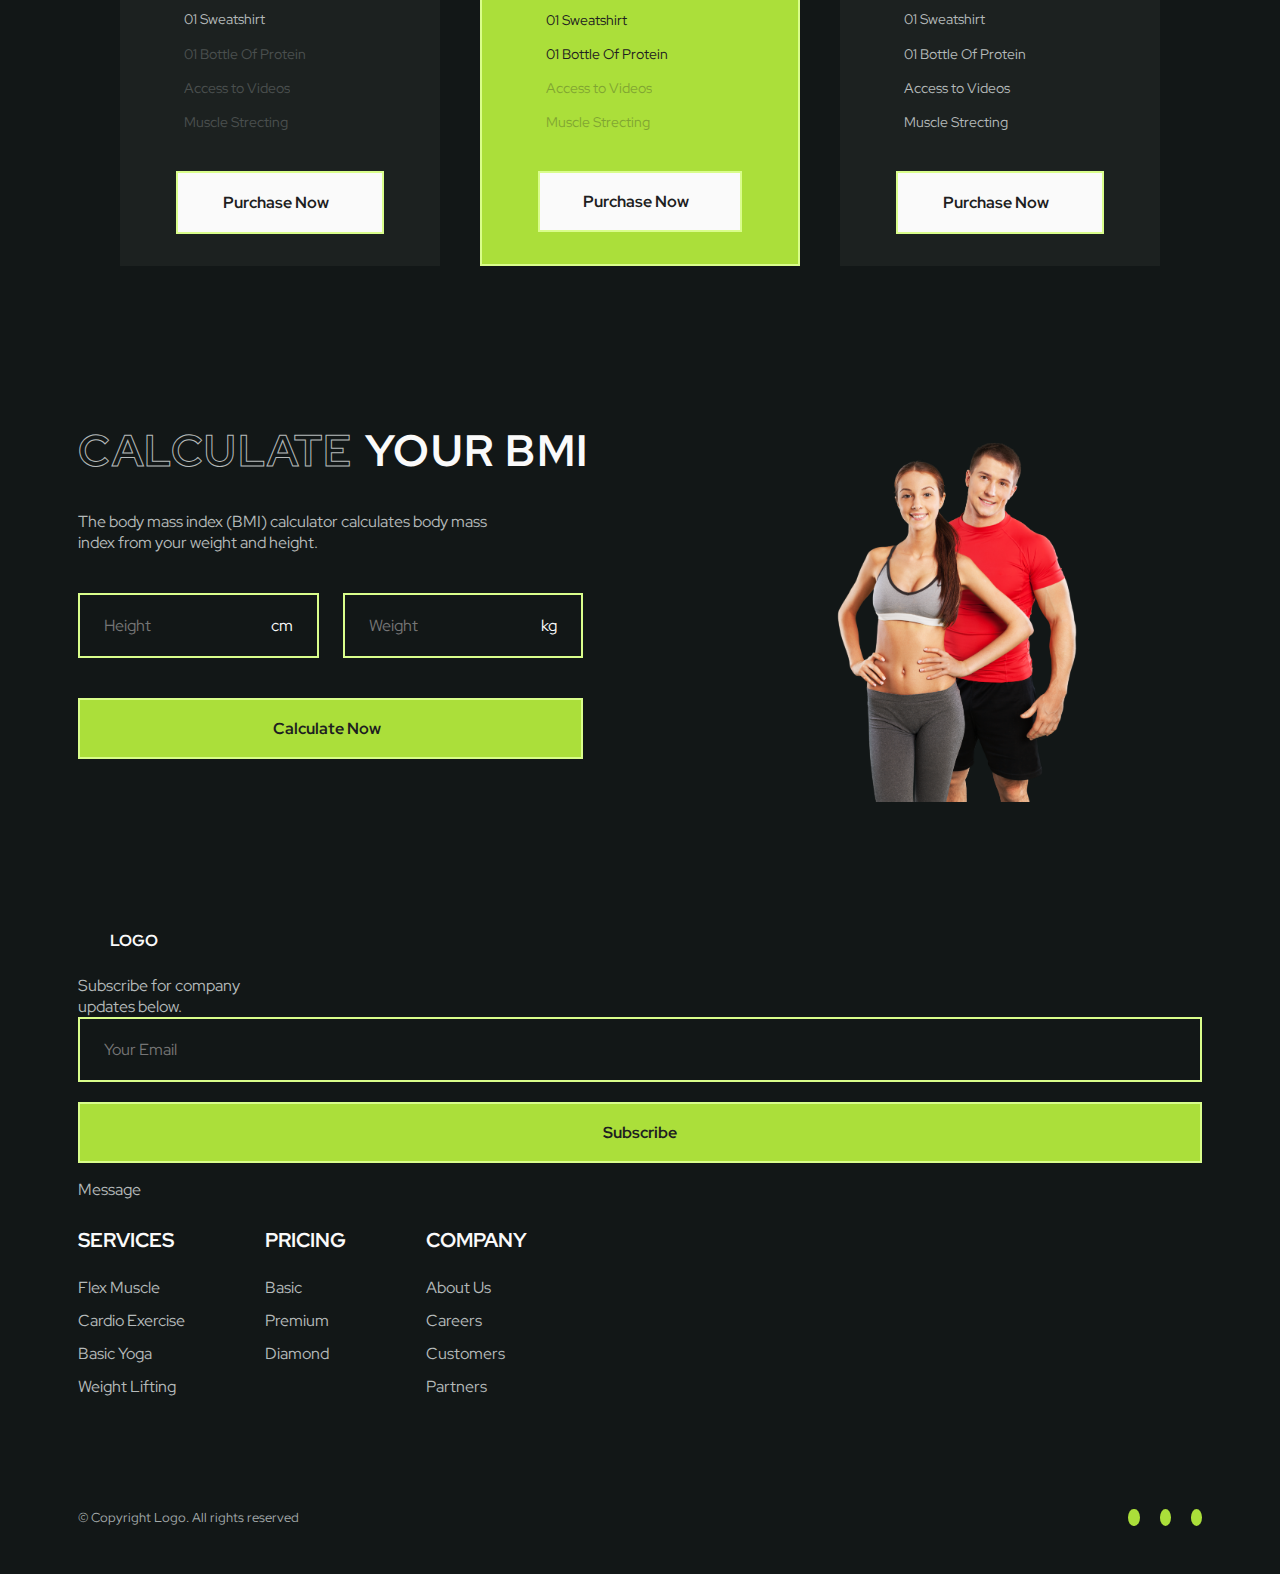
==== commit cd9645ae: "update" ====
--- a/index.html
+++ b/index.html
@@ -363,7 +363,7 @@
       <div class="footer__container container grid">
         <div>
           <a href="#" class="footer__logo">
-            <img src="/assets/img/logo-nav.png" alt="" />BEROTOT
+            <img src="/assets/img/logo-nav.png" alt="" />LOGO
           </a>
           <p class="footer__description">
             Subscribe for company</br>
